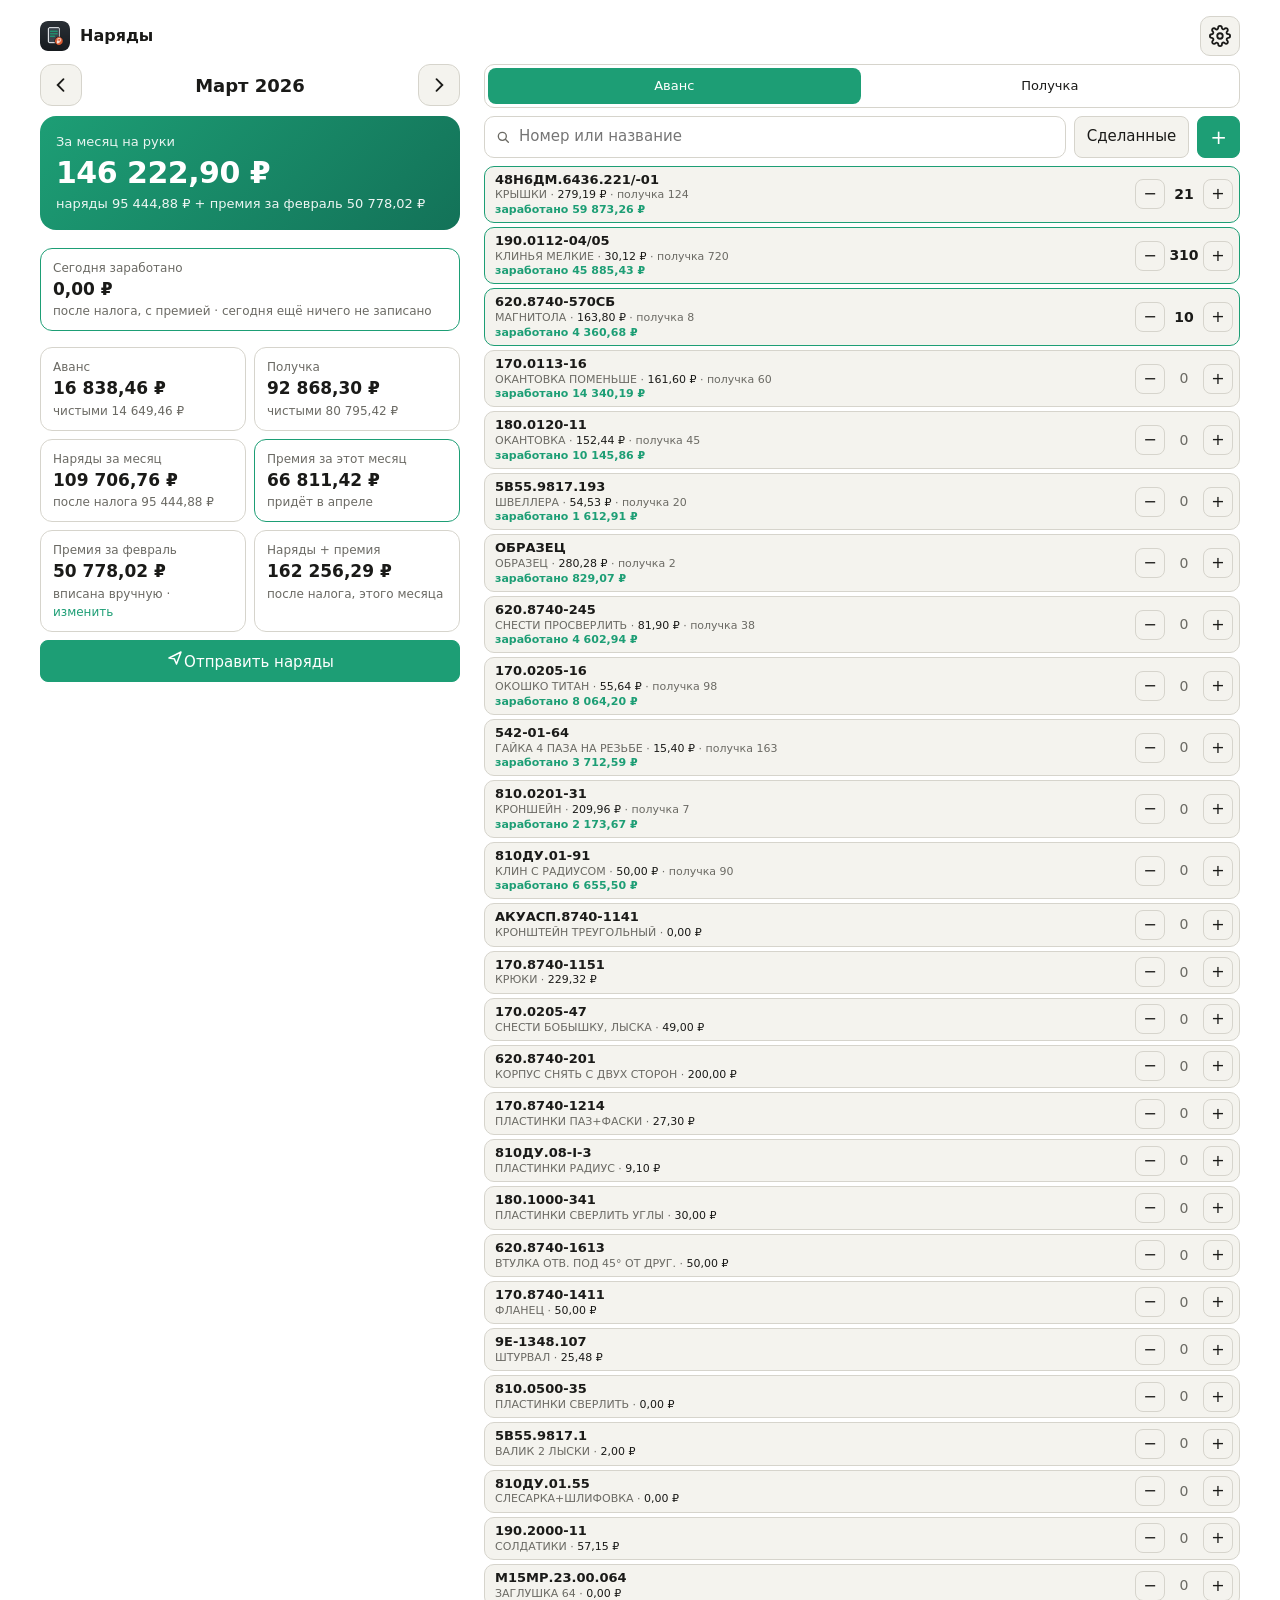
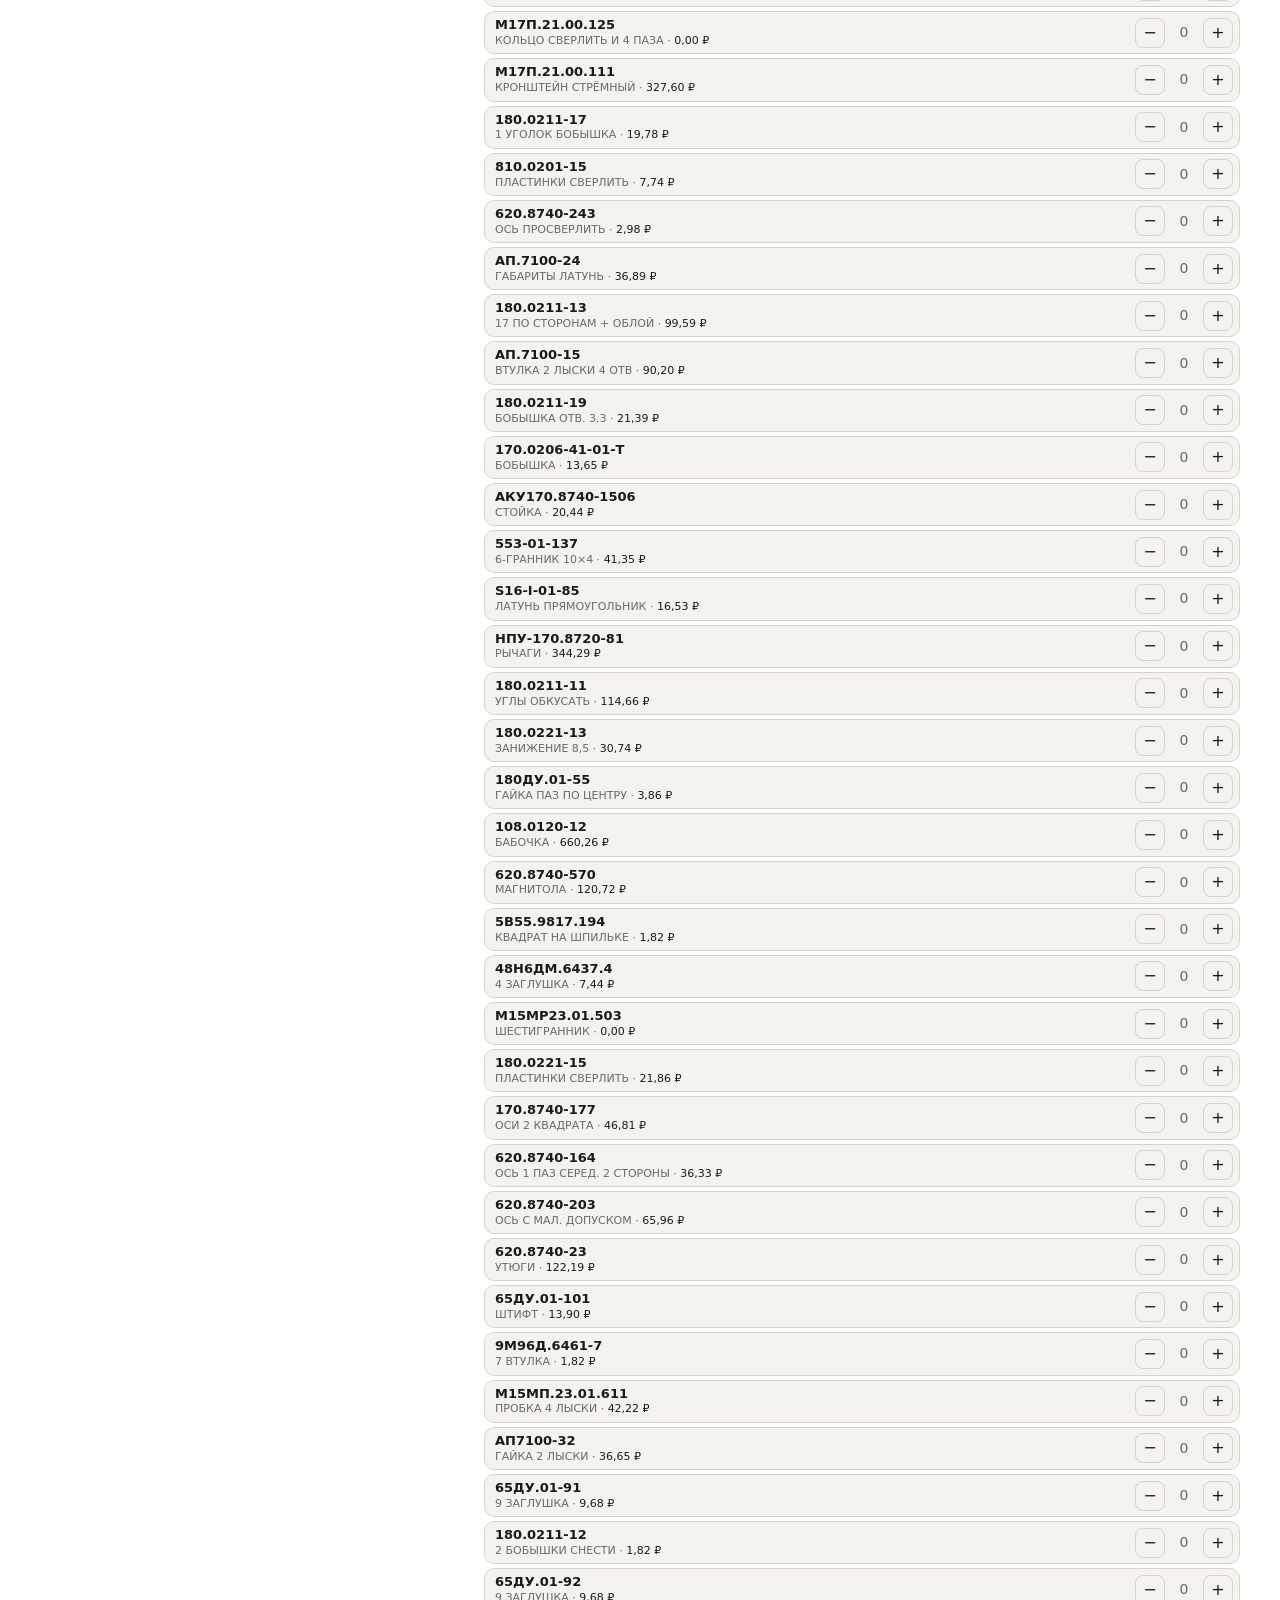
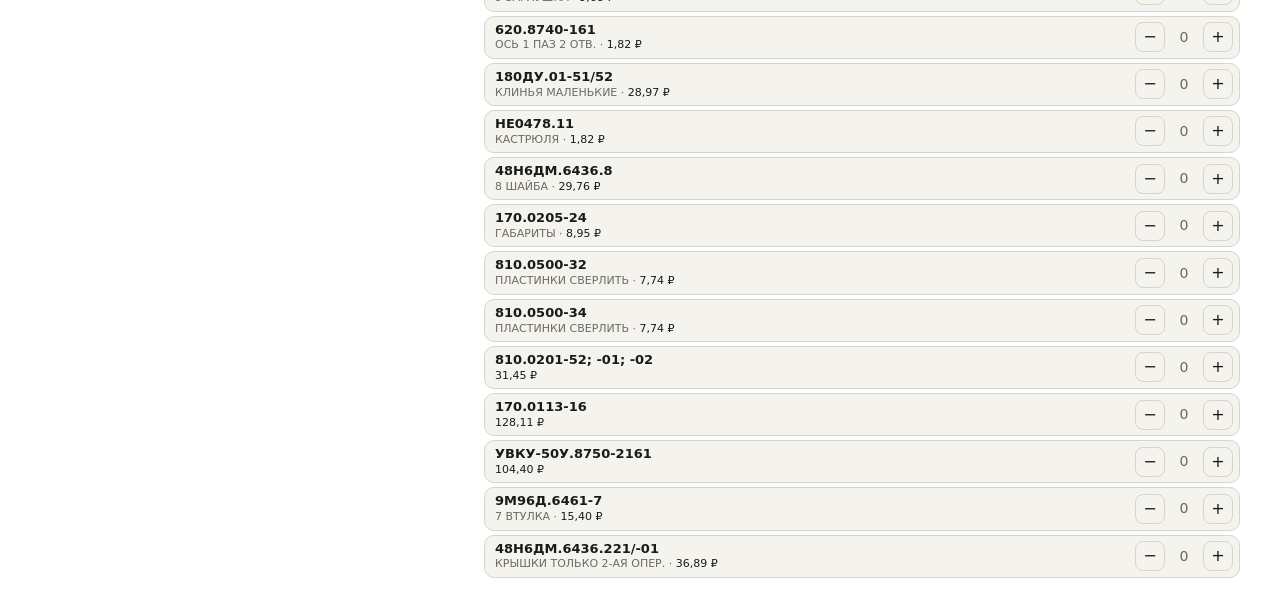
==== naryady/index.html @ 946477a6 "deploy: 4796e8bc14d1d1527008969918780fe2718f81c5" ====
<!doctype html>
<html lang="ru"><head><meta charset="utf-8">
<meta name="viewport" content="width=device-width, initial-scale=1, viewport-fit=cover">
<title>Наряды</title>
<link rel="manifest" href="manifest.webmanifest"><link rel="apple-touch-icon" href="icon-180.png"><link rel="icon" type="image/png" href="icon-192.png">
<meta name="apple-mobile-web-app-capable" content="yes"><meta name="mobile-web-app-capable" content="yes"><meta name="apple-mobile-web-app-status-bar-style" content="black"><meta name="apple-mobile-web-app-title" content="Наряды"><meta name="theme-color" content="#1C1C1A">
<style>
:root{--bg:#fff;--fg:#1a1a18;--mut:#6b6a64;--bd:#d6d4cc;--sf:#f4f3ee;box-sizing:border-box;padding-top:env(safe-area-inset-top,0px);padding-bottom:env(safe-area-inset-bottom,0px)}
@media(prefers-color-scheme:dark){:root:not([data-theme="light"]){--bg:#1c1c1a;--fg:#ecebe5;--mut:#a3a199;--bd:#3a3935;--sf:#262624}}
:root[data-theme="dark"]{--bg:#1c1c1a;--fg:#ecebe5;--mut:#a3a199;--bd:#3a3935;--sf:#262624}
html,body{margin:0;background:var(--bg);color:var(--fg);font:15px/1.5 system-ui,-apple-system,"Segoe UI",Roboto,sans-serif}
main{padding:12px;max-width:900px;margin:0 auto}
textarea{width:100%;box-sizing:border-box;height:170px;font:12px/1.4 ui-monospace,Menlo,Consolas,monospace;background:var(--sf);color:var(--fg);border:1px solid var(--bd);border-radius:8px;padding:8px;resize:vertical}
.row{display:flex;flex-wrap:wrap;gap:8px;margin:8px 0}
button,label.b{font:inherit;background:var(--sf);color:var(--fg);border:1px solid var(--bd);border-radius:8px;padding:8px 12px;cursor:pointer}
button.p{background:#1D9E75;color:#fff;border-color:#1D9E75}
canvas{display:block;width:100%;height:55vh;min-height:300px;background:var(--sf);border:1px solid var(--bd);border-radius:8px;touch-action:none}
input[type=range]{width:100%;margin:10px 0}
.s{font-size:13px;color:var(--mut)}
#er{font-size:13px;color:#D85A30}

section[hidden],[hidden]{display:none!important}
.tabs{display:flex;gap:6px;margin-bottom:8px;position:sticky;top:0;z-index:5;background:var(--bg);padding:4px 0}
.tb{flex:1}.tb.on,.tl button.on{background:#1D9E75;color:#fff;border-color:#1D9E75}
.tl{display:flex;gap:6px;overflow-x:auto;margin:6px 0;padding-bottom:2px}
.tl button,.tl select{flex:none;font:inherit;background:var(--sf);color:var(--fg);border:1px solid var(--bd);border-radius:8px;padding:6px 10px;white-space:nowrap}
.cw{position:relative}
.ov{position:absolute;top:6px;right:6px;display:flex;gap:4px}
.ov button{padding:4px 8px;font-size:12px}
#c2{display:block;width:100%;height:58vh;min-height:300px;background:var(--sf);border:1px solid var(--bd);border-radius:8px;touch-action:none}
input.n{width:58px;font:inherit;padding:6px;border:1px solid var(--bd);border-radius:6px;background:var(--sf);color:var(--fg)}
details.s{margin:6px 0}
button[data-i],label[data-i]{display:inline-flex;align-items:center;gap:6px}
.tb{justify-content:center}
svg.i{width:20px;height:20px;flex:none}
#tools button{flex:1 0 auto;min-width:56px;display:flex;flex-direction:column;align-items:center;gap:2px;font-size:11px;padding:6px 4px}
.sb{position:absolute;top:6px;right:6px;display:flex;flex-direction:column;gap:6px}
.sb button,.ov button{width:38px;height:38px;padding:0;justify-content:center;background:var(--bg);opacity:.93;display:flex;align-items:center}
.ov button{width:34px;height:34px}
.sb button.on{background:#1D9E75;color:#fff;border-color:#1D9E75}
details.s>summary{list-style:none;cursor:pointer;display:flex;align-items:center;gap:8px;padding:9px 12px;border:1px solid var(--bd);border-radius:10px;background:var(--sf);color:var(--fg);font-size:14px}
details.s>summary::-webkit-details-marker{display:none}
details.s>summary::after{content:"";margin-left:auto;width:7px;height:7px;border-right:2px solid var(--mut);border-bottom:2px solid var(--mut);transform:rotate(45deg);transition:transform .15s}
details.s[open]>summary::after{transform:rotate(-135deg)}
.pi{margin-top:8px;padding:10px;border:1px solid var(--bd);border-radius:12px;background:var(--sf);display:grid;gap:8px}
.pr{display:grid;grid-template-columns:96px 1fr 1fr;gap:8px;align-items:center}
.pr b{font-size:13px;font-weight:600;line-height:1.25;color:var(--fg)}
.pr small{display:block;font-weight:400;font-size:11px;color:var(--mut)}
.f{display:flex;align-items:center;gap:6px;height:40px;padding:0 10px;background:var(--bg);border:1px solid var(--bd);border-radius:10px}
.f:focus-within{border-color:#1D9E75}
.f span,.f em{font-size:12px;font-weight:600;color:var(--mut);font-style:normal}
.f input{flex:1;min-width:0;width:100%;border:0;outline:0;background:transparent;color:var(--fg);font:inherit;font-size:15px;text-align:right}
#nok{justify-content:center;height:42px}
.cd{margin:8px 0;padding:12px;border:1px solid var(--bd);border-radius:12px;background:var(--sf);display:grid;gap:12px}
.lb{font-size:12px;color:var(--mut);margin-bottom:5px}
.seg{display:flex;background:var(--bg);border:1px solid var(--bd);border-radius:10px;padding:3px;gap:3px}
.seg button{flex:1;display:flex;align-items:center;justify-content:center;gap:6px;border:0;background:transparent;border-radius:8px;padding:8px 4px;font:inherit;font-size:13px;color:var(--fg);cursor:pointer}
.seg button.on{background:#1D9E75;color:#fff}
.sw{display:flex;align-items:center;justify-content:space-between;gap:10px;font-size:14px;cursor:pointer}
.sw small{display:block;font-size:11px;color:var(--mut)}
.sw input{display:none}
.sw i{width:44px;height:26px;border-radius:13px;background:var(--bd);position:relative;transition:.15s;flex:none}
.sw i::after{content:"";position:absolute;top:3px;left:3px;width:20px;height:20px;border-radius:50%;background:#fff;transition:.15s}
.sw input:checked+i{background:#1D9E75}
.sw input:checked+i::after{left:21px}
.pg{display:grid;grid-template-columns:1fr 1fr;gap:8px}
#c3{display:block;width:100%;height:230px;min-height:0;background:var(--sf);border:1px solid var(--bd);border-radius:10px;margin:6px 0}
#out3{height:280px}
#chips button{flex:none;display:flex;align-items:center;gap:6px}
#rThr{display:grid;gap:12px}
#chips button.on{background:#1D9E75;color:#fff;border-color:#1D9E75}

.tabs .tb{flex-direction:column;gap:2px;font-size:11px;padding:6px 2px;line-height:1.2;min-width:0}
.wide{width:100%;justify-content:center;margin:8px 0}
.opc{display:flex;align-items:center;gap:10px;padding:10px;border:1px solid var(--bd);border-radius:12px;background:var(--sf);margin:8px 0}
.opc.bad{border-color:#D85A30}
.opn{width:24px;height:24px;border-radius:50%;background:#1D9E75;color:#fff;font-size:12px;font-weight:600;display:flex;align-items:center;justify-content:center;flex:none}
.opi{display:flex;color:var(--mut);flex:none}
.opt{flex:1;min-width:0;cursor:pointer}.opt b{display:block;font-size:14px;font-weight:600}.opt small{display:block;font-size:12px;color:var(--mut);white-space:nowrap;overflow:hidden;text-overflow:ellipsis}
.opc.bad .opt small{color:#D85A30;white-space:normal}
.ib{width:36px;height:36px;padding:0;display:inline-flex;align-items:center;justify-content:center;flex:none}
.ib.arm,button.arm{border-color:#D85A30;color:#D85A30}
.tg{display:grid;grid-template-columns:1fr 1fr;gap:8px;margin:8px 0}
.tg button{display:flex;flex-direction:column;align-items:flex-start;gap:4px;padding:12px;border-radius:12px;text-align:left}
.tg button b{font-size:14px;font-weight:600}.tg button small{font-size:11px;color:var(--mut);line-height:1.3}
.ch{display:flex;gap:6px;overflow-x:auto;padding-bottom:2px}
.ch button{flex:none;white-space:nowrap;padding:7px 10px}
.ch button.on{background:#1D9E75;color:#fff;border-color:#1D9E75}
.kv{display:grid;grid-template-columns:repeat(3,minmax(0,1fr));gap:8px}.kv div{background:var(--bg);border:1px solid var(--bd);border-radius:10px;padding:8px}.kv small{display:block;font-size:11px;color:var(--mut)}.kv b{font-size:15px;font-weight:600}
.h{font-size:15px;font-weight:600}
.badge{font-size:12px;font-weight:600;padding:2px 8px;border-radius:8px;background:var(--bg);border:1px solid var(--bd);flex:none}
.seg.wrap{flex-wrap:wrap}.seg.wrap button{flex:1 0 30%}
.danger{color:#D85A30}
.cd .lb{margin-top:2px}
#c3{height:240px}
#out3{height:200px}
#opEd .cd{margin:8px 0}
#c4{display:block;width:100%;height:52vh;min-height:300px;background:var(--sf);border:1px solid var(--bd);border-radius:8px;touch-action:none}
.mdc.on{border-color:#1D9E75}
#cadMode{margin-bottom:6px}
label.p{background:#1D9E75;color:#fff;border-color:#1D9E75}
.f.err{border-color:#D85A30;box-shadow:0 0 0 1px #D85A30}
.f select{flex:1;min-width:0;border:0;outline:0;background:transparent;color:var(--fg);font:inherit;font-size:15px;text-align:right;direction:rtl}
.f select option{direction:ltr;background:var(--bg)}
#axr .f{height:34px;flex:none;width:150px}
.wide{box-sizing:border-box}
#mdEdge .sw,#mdEdge .pg{margin-top:8px}
.ck{display:inline-flex;align-items:center;gap:6px;font-size:13px;white-space:nowrap;padding:0 4px}
#chr .f{height:34px;flex:none;width:150px}
#st{white-space:pre-line}
.f span{flex:0 1 auto;min-width:0;overflow:hidden;text-overflow:ellipsis;white-space:nowrap}
.f input{min-width:52px}
#stepR button:not(.ib){flex:1;justify-content:center}
#stepR button{touch-action:manipulation;user-select:none;-webkit-user-select:none}

/* ПК: широкий экран и мышь — боковое меню, холсты на всю высоту, панели сбоку */
@media (min-width:1100px) and (hover:hover) and (pointer:fine){
main{max-width:none;display:grid;grid-template-columns:190px minmax(0,1fr);column-gap:20px;align-items:start;padding:16px 20px}
.tabs{grid-column:1;grid-row:1;flex-direction:column;gap:4px;top:16px;margin:0;padding:0}
.tabs .tb{flex:none;flex-direction:row;justify-content:flex-start;gap:10px;font-size:14px;padding:10px 12px;background:transparent;border-color:transparent}
.tabs .tb:hover{background:var(--sf)}
.tabs .tb.on{background:#1D9E75;border-color:#1D9E75}
main>section{grid-column:2;grid-row:1;min-width:0}
button:not(.p):not(.on):hover,label.b:hover{border-color:var(--mut)}
::-webkit-scrollbar{width:10px;height:10px}::-webkit-scrollbar-thumb{background:var(--bd);border-radius:5px}::-webkit-scrollbar-track{background:transparent}

#t1:not([hidden]){display:grid;grid-template-columns:minmax(320px,420px) minmax(0,1fr);grid-template-rows:minmax(120px,1fr) repeat(7,auto) auto auto;column-gap:20px;height:calc(100vh - 32px)}
#t1>*{grid-column:1}
#src{grid-row:1;height:100%!important;resize:none}
#t1>.cw{grid-column:2;grid-row:1/9}
#t1>.cw canvas{height:100%;min-height:0}
#t1>#sl{grid-column:2;grid-row:9;margin:10px 0 6px}
#t1>#stepR{grid-column:2;grid-row:10}
#stepR button:not(.ib){flex:0 1 200px}

#cadMode{max-width:420px}
#m2d:not([hidden]),#m3d:not([hidden]){display:grid;grid-template-columns:minmax(0,1fr) 360px;grid-template-rows:auto auto auto repeat(10,auto) 1fr;column-gap:20px;align-items:start;height:calc(100vh - 82px)}
#m2d>*,#m3d>*{grid-column:2}
#tools{grid-column:1/-1;grid-row:1}#axr{grid-column:1/-1;grid-row:2}#chr{grid-column:1/-1;grid-row:3}
#h2{grid-row:4}#i2{grid-row:5}#edp{grid-row:6}#m2d>details:not(#ioD){grid-row:7}#ioD{grid-row:8}
#tools button{flex:0 0 auto;min-width:78px}
#m2d>.cw,#m3d>.cw{grid-column:1;grid-row:4/-1;align-self:stretch}
#m3d>.cw{grid-row:1/-1}
#c2,#c4{height:100%;min-height:0}
#m2d>.s,#m2d>details{margin:0 0 8px}
#m2d>.cd,#m3d>.cd{margin:0 0 10px}

#opView:not([hidden]){display:grid;grid-template-columns:minmax(0,1fr) minmax(0,1fr);grid-template-rows:repeat(10,auto) 1fr;column-gap:20px;align-items:start}
#opView>*{grid-column:1}
#sumCard{grid-column:2;grid-row:1/-1;position:sticky;top:16px;margin:0}
#out3{height:calc(100vh - 230px)}
#opEd{max-width:980px}
#c3{height:340px}

#t4:not([hidden]){display:grid;grid-template-columns:minmax(0,1fr) minmax(0,1fr);grid-template-rows:auto auto auto 1fr;column-gap:20px;align-items:start}
#t4>.cd{grid-column:1;margin:0 0 12px}
#t4>.cd:nth-child(2){grid-column:2;grid-row:1/-1}

#t5>.cd{max-width:720px}
#lbList{display:grid;grid-template-columns:repeat(auto-fill,minmax(420px,1fr));column-gap:12px}
#lbList>:not(.opc){grid-column:1/-1}
}
#topbar{display:flex;align-items:center;gap:10px;margin:0 0 6px}
#hb{width:40px;height:40px;padding:0;display:inline-flex;align-items:center;justify-content:center;border-radius:10px;flex:none}
#hb svg,.dw svg{width:22px;height:22px}
#topTtl{font-size:16px;font-weight:600;flex:1;min-width:0;white-space:nowrap;overflow:hidden;text-overflow:ellipsis}
#dwBg{position:fixed;inset:0;background:rgba(0,0,0,.45);z-index:40;opacity:0;pointer-events:none;transition:opacity .2s}
#dwBg.on{opacity:1;pointer-events:auto}
#dw{position:fixed;top:0;bottom:0;left:0;width:min(300px,82vw);background:var(--bg);border-right:1px solid var(--bd);z-index:41;transform:translateX(-102%);transition:transform .22s ease;display:flex;flex-direction:column;padding:calc(16px + env(safe-area-inset-top,0px)) 12px calc(16px + env(safe-area-inset-bottom,0px));box-sizing:border-box;box-shadow:4px 0 24px rgba(0,0,0,.25)}
#dw.on{transform:none}
#dw .dh{display:flex;align-items:center;gap:10px;padding:4px 6px 16px;font-weight:600;font-size:16px}
#dw .dh img{width:36px;height:36px;border-radius:9px}
#dw .dw{display:flex;align-items:center;gap:12px;width:100%;text-align:left;padding:12px;border-radius:12px;border:1px solid transparent;background:transparent;font-size:15px;margin:2px 0}
#dw .dw small{display:block;font-size:12px;color:var(--mut)}
#dw .dw.on{background:#1D9E75;color:#fff;border-color:#1D9E75}
#dw .dw.on small{color:rgba(255,255,255,.85)}
#dw .dsub{display:flex;flex-direction:column;margin:0 0 6px 44px}
#dw .dsub button{text-align:left;background:transparent;border:0;padding:7px 8px;border-radius:8px;font-size:14px;color:var(--mut)}
#dw .dsub button.on{color:var(--fg);font-weight:600}
body.nar main>section:not(#t6),body.nar nav.tabs{display:none!important}
#t6 .mrow{display:flex;align-items:center;gap:8px}
#t6 .mrow b{flex:1;text-align:center;font-size:18px;font-weight:600}
#t6 .mrow button{width:42px;height:42px;padding:0;display:inline-flex;align-items:center;justify-content:center;border-radius:12px}
.nhero{background:linear-gradient(135deg,#1D9E75,#137258);color:#fff;border-radius:16px;padding:16px;margin:10px 0;display:grid;gap:4px}
.nhero small{font-size:13px;opacity:.9}
.nhero .big{font-size:30px;font-weight:700;letter-spacing:-.5px;line-height:1.15}
.nhero .sub{font-size:13px;opacity:.92}
.ngr{display:grid;grid-template-columns:repeat(2,minmax(0,1fr));gap:8px}
.ngr>div{background:var(--bg);border:1px solid var(--bd);border-radius:12px;padding:10px 12px;min-width:0}
.ngr small{display:block;font-size:12px;color:var(--mut)}
.ngr b{display:block;font-size:17px;font-weight:600;white-space:nowrap;overflow:hidden;text-overflow:ellipsis}
.ngr i{display:block;font-style:normal;font-size:12px;color:var(--mut)}
.ngr .acc{border-color:#1D9E75}
.ngr .wide{grid-column:1/-1}
.ngr button.lnk{border:0;background:transparent;padding:0;color:#1D9E75;font-size:12px;cursor:pointer}
.nl{display:grid;grid-template-columns:minmax(0,1fr);gap:4px;margin:8px 0}
.nr{display:flex;align-items:center;gap:8px;padding:5px 6px 5px 10px;border:1px solid var(--bd);border-radius:10px;background:var(--sf);cursor:pointer;min-width:0;box-sizing:border-box}
.nr.has{border-color:#1D9E75}
.nr .t{flex:1;min-width:0}
.nr .t b{display:block;font-size:13px;line-height:1.3;font-weight:600;white-space:nowrap;overflow:hidden;text-overflow:ellipsis}
.nr .t small{display:block;font-size:11px;line-height:1.3;color:var(--mut);white-space:nowrap;overflow:hidden;text-overflow:ellipsis}
.nr .t em{font-style:normal;color:var(--fg)}
.nq{display:flex;align-items:center;gap:2px;flex:none}
.nq button{width:30px;height:30px;padding:0;border-radius:8px;font-size:16px;line-height:1;display:inline-flex;align-items:center;justify-content:center}
.nq span{min-width:34px;text-align:center;font-weight:700;font-size:14px}
.nq span.z{color:var(--mut);font-weight:400}
#nSheetBg{position:fixed;inset:0;background:rgba(0,0,0,.45);z-index:50}
#nSheet{position:fixed;left:0;right:0;bottom:0;z-index:51;background:var(--bg);border-radius:18px 18px 0 0;border-top:1px solid var(--bd);max-height:88vh;overflow:auto;padding:14px 14px calc(16px + env(safe-area-inset-bottom,0px));box-sizing:border-box;display:grid;gap:12px;max-width:640px;margin:0 auto}
#nSheet .grab{width:40px;height:4px;border-radius:2px;background:var(--bd);margin:0 auto}
#nSheet .hd{display:flex;align-items:flex-start;gap:10px}
#nSheet .hd div{flex:1;min-width:0}
#nSheet .hd b{display:block;font-size:17px;font-weight:600;word-break:break-word}
#nSheet .hd small{display:block;color:var(--mut);font-size:13px}
.nbat{display:flex;flex-wrap:wrap;gap:6px}
.nbat span{display:inline-flex;align-items:center;gap:4px;background:var(--sf);border:1px solid var(--bd);border-radius:16px;padding:4px 4px 4px 10px;font-size:14px}
.nbat span button{width:22px;height:22px;padding:0;border-radius:11px;border:0;background:transparent;color:var(--mut);font-size:14px}
.nadd{display:flex;gap:8px}
.nadd .f{flex:1}
.nadd .f input{font-size:18px}
.nbk{border:1px solid var(--bd);border-radius:12px;padding:10px 12px;display:grid;gap:8px}
.nbk .tt{display:flex;justify-content:space-between;align-items:baseline;font-size:14px}
.nbk .tt b{font-weight:600}
.nbk.cur{border-color:#1D9E75}
#t6 .f input{text-align:right}
#t6 .srch input,#nSheet .txt input{text-align:left}
@media (min-width:1100px) and (hover:hover) and (pointer:fine){
#topbar{grid-column:1;grid-row:1;margin:0 0 8px}
main>.tabs{grid-row:2}
main>section{grid-row:1/span 3}
body.nar main{display:block;max-width:1200px;margin:0 auto}
#t6:not([hidden]){display:grid;grid-template-columns:420px minmax(0,1fr);column-gap:24px;align-items:start}
#t6 .nleft{position:sticky;top:16px}
}
.nr .t em.ms{color:#D85A30;font-weight:600}
.nr .clip{font-size:11px}
.ndr{display:flex;flex-wrap:wrap;gap:8px}
.ndr .th{width:76px;height:76px;padding:0;border-radius:10px;overflow:hidden;border:1px solid var(--bd);background:var(--sf);display:flex;flex-direction:column;align-items:center;justify-content:center;cursor:pointer;flex:none}
.ndr .th img{width:100%;height:100%;object-fit:cover;display:block}
.ndr .th.add span{font-size:26px;line-height:1;color:#1D9E75}
.ndr .th.add small{font-size:11px;color:var(--mut)}
#nView{position:fixed;inset:0;z-index:60;background:#000;display:flex;align-items:center;justify-content:center;overflow:hidden;touch-action:none}
#nView img{max-width:100%;max-height:100%;transform-origin:center center;touch-action:none;user-select:none;-webkit-user-select:none}
#nView .vb{position:absolute;left:0;right:0;bottom:0;display:flex;align-items:center;gap:8px;padding:10px 12px calc(10px + env(safe-area-inset-bottom,0px));background:linear-gradient(transparent,rgba(0,0,0,.8))}
#nView .vb span{flex:1;color:#fff;font-weight:600;font-size:14px;min-width:0;overflow:hidden;text-overflow:ellipsis;white-space:nowrap}
#nView .vl{position:absolute;color:#ccc;font-size:14px}
.nbat span.ms{border-color:#D85A30;color:#D85A30}
.nbat .tg{width:auto;height:auto;border:0;background:transparent;padding:0;font:inherit;font-size:14px;color:inherit;white-space:nowrap;cursor:pointer}
#nSetBox{margin:0;min-width:0;grid-template-columns:minmax(0,1fr)}
#nSetBox .pg{display:grid;grid-template-columns:minmax(0,1fr);gap:8px}
#nSheet .pg{display:grid;grid-template-columns:repeat(2,minmax(0,1fr));gap:8px}
#nSheet,#nSheet .cd{min-width:0}
#nSheet{overflow-x:hidden}
#t6 .f,#nSheet .f{min-width:0}
#t6 .f input,#nSheet .f input{min-width:40px}
.nrs{display:flex;align-items:center;gap:10px;padding:8px 10px;border:1px solid var(--bd);border-radius:10px;background:var(--bg)}
.nrs span{flex:1;font-size:14px}
.nrs b{font-weight:600;color:#1D9E75}
.nrs button{padding:4px 10px;font-size:13px}
#nRaises{display:grid;gap:6px}
.nr .t small.earn{color:#1D9E75;font-weight:600}
#nSheet .hd small.earn{color:#1D9E75;font-weight:600}
body.nar main{display:block;max-width:900px;margin:0 auto}
#topbar img{width:30px;height:30px;border-radius:8px}
#iosHint{position:fixed;left:12px;right:12px;bottom:calc(12px + env(safe-area-inset-bottom));z-index:99;background:#1D9E75;color:#fff;border-radius:14px;padding:12px 40px 12px 14px;font:14px/1.4 system-ui,sans-serif;box-shadow:0 6px 24px rgba(0,0,0,.35)}
#iosHint button{position:absolute;right:6px;top:6px;width:30px;height:30px;border:0;background:transparent;color:#fff;font-size:18px;padding:0}
@media (min-width:1100px) and (hover:hover) and (pointer:fine){body.nar main{max-width:1200px;padding:16px 20px}}
</style></head>
<body class="nar"><main>
<div id="topbar"><img src="[data-uri]" alt=""><span id="topTtl">Наряды</span><button id="nGear" class="ib" aria-label="Настройки" title="Настройки" style="width:40px;height:40px;border-radius:10px"><svg width="22" height="22" viewBox="0 0 24 24" fill="none" stroke="currentColor" stroke-width="2" stroke-linecap="round" stroke-linejoin="round"><circle cx="12" cy="12" r="3"/><path d="M19.4 15a1.7 1.7 0 0 0 .3 1.8l.1.1a2 2 0 1 1-2.8 2.8l-.1-.1a1.7 1.7 0 0 0-1.8-.3 1.7 1.7 0 0 0-1 1.5V21a2 2 0 1 1-4 0v-.1a1.7 1.7 0 0 0-1.1-1.5 1.7 1.7 0 0 0-1.8.3l-.1.1a2 2 0 1 1-2.8-2.8l.1-.1a1.7 1.7 0 0 0 .3-1.8 1.7 1.7 0 0 0-1.5-1H3a2 2 0 1 1 0-4h.1a1.7 1.7 0 0 0 1.5-1.1 1.7 1.7 0 0 0-.3-1.8l-.1-.1a2 2 0 1 1 2.8-2.8l.1.1a1.7 1.7 0 0 0 1.8.3H9a1.7 1.7 0 0 0 1-1.5V3a2 2 0 1 1 4 0v.1a1.7 1.7 0 0 0 1 1.5 1.7 1.7 0 0 0 1.8-.3l.1-.1a2 2 0 1 1 2.8 2.8l-.1.1a1.7 1.7 0 0 0-.3 1.8V9a1.7 1.7 0 0 0 1.5 1H21a2 2 0 1 1 0 4h-.1a1.7 1.7 0 0 0-1.5 1z"/></svg></button></div>
<section id="t6" hidden>
<div class="nleft">
<div class="mrow"><button id="nPrev" aria-label="Предыдущий месяц"><svg width="20" height="20" viewBox="0 0 24 24" fill="none" stroke="currentColor" stroke-width="2.2" stroke-linecap="round"><path d="M15 5l-7 7 7 7"/></svg></button><b id="nMon"></b><button id="nNext" aria-label="Следующий месяц"><svg width="20" height="20" viewBox="0 0 24 24" fill="none" stroke="currentColor" stroke-width="2.2" stroke-linecap="round"><path d="M9 5l7 7-7 7"/></svg></button></div>
<div class="nhero"><small>За месяц на руки</small><div class="big" id="nTot"></div><div class="sub" id="nTotSub"></div></div>
<div class="ngr" id="nGr"></div>
<button class="p wide" id="nSend"><svg width="18" height="18" viewBox="0 0 24 24" fill="none" stroke="currentColor" stroke-width="2" stroke-linecap="round" stroke-linejoin="round"><path d="M4 12l16-8-6 16-3-7z"/></svg>Отправить наряды</button>
<div id="nSetHold" hidden><div class="cd" id="nSetBox">
<div class="pg"><label class="f"><span>Коэффициент</span><input id="nCoef" inputmode="decimal"></label><label class="f"><span>Налог, %</span><input id="nTax" inputmode="decimal"></label><label class="f"><span>Премия, %</span><input id="nPrem" inputmode="decimal"></label><label class="f"><span>Многост. сумма ×</span><input id="nMsK" inputmode="decimal"></label><label class="f"><span>Многост. премия, %</span><input id="nPremMs" inputmode="decimal"></label></div>
<div class="s">Конечная цена = цена × коэффициент (если не задана своя). Премия — процент от нарядов после налога (по многостаночке свой процент), выплачивается в следующем месяце. Копия сохраняется вместе с чертежами.</div>
<div class="lb" style="margin:6px 0 0">Повышение расценок</div><div id="nRaises"></div><div class="row" style="margin:0"><label class="f" style="flex:1"><span>Поднять на, %</span><input id="nRpct" inputmode="decimal" placeholder="0"></label><button class="p" id="nRadd">Добавить</button></div><div class="s" id="nRhint"></div>
<div class="row" style="margin:0"><button id="nExp">Сохранить копию</button><label class="b">Загрузить копию<input type="file" id="nImp" accept=".json,application/json,text/plain" hidden></label></div><div class="s" id="nMsg"></div>
<div class="lb" style="margin:6px 0 0">О программе</div><div class="s" id="upVer"></div><div class="row" style="margin:0"><button id="upChk">Проверить обновления</button><button class="p" id="upGet" hidden>Обновить</button></div><div class="s" id="upMsg"></div>
</div></div>
</div>
<div class="nright">
<div class="seg" id="nHalf"><button data-h="a">Аванс</button><button data-h="p">Получка</button></div>
<div class="row" style="margin:8px 0 0"><label class="f srch" style="flex:1"><svg width="16" height="16" viewBox="0 0 24 24" fill="none" stroke="currentColor" stroke-width="2" stroke-linecap="round" style="color:var(--mut);flex:none"><circle cx="11" cy="11" r="6"/><path d="M20 20l-4.5-4.5"/></svg><input id="nQ" placeholder="Номер или название"></label><button id="nOnly">Сделанные</button><button class="p" id="nNew" aria-label="Новая деталь" title="Новая деталь" style="padding:0 12px;font-size:20px;line-height:1">+</button></div>
<div class="nl" id="nList"></div>

</div>
</section>

</main>
<script>var $=function(i){return document.getElementById(i)};
var ST={get:function(k,d){try{var v=localStorage.getItem(k);return v===null?d:JSON.parse(v)}catch(e){return d}},set:function(k,v){try{localStorage.setItem(k,JSON.stringify(v))}catch(e){}}};
var IOS=/iPhone|iPad|iPod/.test(navigator.userAgent)||(navigator.platform==='MacIntel'&&navigator.maxTouchPoints>1);
function saveFile(nm,ext,t,cb){cb=cb||function(){};
if(window.Android&&window.Android.saveFile){cb(window.Android.saveFile(nm+'.'+ext,t));return}
var f=null;try{f=new File([t],nm+'.'+ext,{type:'application/json'})}catch(e){}
if(IOS&&f&&navigator.canShare&&navigator.canShare({files:[f]})){navigator.share({files:[f]}).then(function(){cb('Готово: '+nm+'.'+ext)}).catch(function(e){cb(e&&e.name==='AbortError'?'Отменено':'Не удалось сохранить')});return}
var a=document.createElement('a');a.href=URL.createObjectURL(new Blob([t],{type:'application/json'}));a.download=nm+'.'+ext;document.body.appendChild(a);a.click();a.remove();cb('Сохранено: '+nm+'.'+ext)}

(function(){
var $=function(i){return document.getElementById(i)};
var MN=['Январь','Февраль','Март','Апрель','Май','Июнь','Июль','Август','Сентябрь','Октябрь','Ноябрь','Декабрь'];
var MNp=['январе','феврале','марте','апреле','мае','июне','июле','августе','сентябре','октябре','ноябре','декабре'];
var MNr=['января','февраля','марта','апреля','мая','июня','июля','августа','сентября','октября','ноября','декабря'];
function monr(k){return MNr[+k.slice(5)-1]+' '+k.slice(0,4)}
var MNg=['январь','февраль','март','апрель','май','июнь','июль','август','сентябрь','октябрь','ноябрь','декабрь'];
var SEED={"v":1,"coef":1.82,"tax":13,"prem":70,"parts":[{"id":"p1","dw":"48Н6ДМ.6436.221/-01","nm":"КРЫШКИ","b":153.4,"fx":null},{"id":"p2","dw":"190.0112-04/05","nm":"КЛИНЬЯ МЕЛКИЕ","b":16.55,"fx":null},{"id":"p3","dw":"170.0113-16","nm":"ОКАНТОВКА ПОМЕНЬШЕ","b":88.79,"fx":null},{"id":"p4","dw":"180.0120-11","nm":"ОКАНТОВКА","b":83.76,"fx":null},{"id":"p5","dw":"5В55.9817.193","nm":"ШВЕЛЛЕРА","b":29.96,"fx":null},{"id":"p6","dw":"ОБРАЗЕЦ","nm":"ОБРАЗЕЦ","b":154.0,"fx":null},{"id":"p7","dw":"620.8740-245","nm":"СНЕСТИ ПРОСВЕРЛИТЬ","b":45.0,"fx":null},{"id":"p8","dw":"170.0205-16","nm":"ОКОШКО ТИТАН","b":30.57,"fx":null},{"id":"p9","dw":"542-01-64","nm":"ГАЙКА 4 ПАЗА НА РЕЗЬБЕ","b":null,"fx":15.4},{"id":"p10","dw":"620.8740-570СБ","nm":"МАГНИТОЛА","b":90.0,"fx":null},{"id":"p11","dw":"810.0201-31","nm":"КРОНШЕЙН","b":115.36,"fx":null},{"id":"p12","dw":"810ДУ.01-91","nm":"КЛИН С РАДИУСОМ","b":null,"fx":50.0},{"id":"p13","dw":"АКУАСП.8740-1141","nm":"КРОНШТЕЙН ТРЕУГОЛЬНЫЙ","b":null,"fx":null},{"id":"p14","dw":"170.8740-1151","nm":"КРЮКИ","b":126.0,"fx":null},{"id":"p15","dw":"170.0205-47","nm":"СНЕСТИ БОБЫШКУ, ЛЫСКА","b":30.0,"fx":49.0},{"id":"p16","dw":"620.8740-201","nm":"КОРПУС СНЯТЬ С ДВУХ СТОРОН","b":null,"fx":200.0},{"id":"p17","dw":"170.8740-1214","nm":"ПЛАСТИНКИ ПАЗ+ФАСКИ","b":15.0,"fx":null},{"id":"p18","dw":"810ДУ.08-I-3","nm":"ПЛАСТИНКИ РАДИУС","b":5.0,"fx":null},{"id":"p19","dw":"180.1000-341","nm":"ПЛАСТИНКИ СВЕРЛИТЬ УГЛЫ","b":15.0,"fx":30.0},{"id":"p20","dw":"620.8740-1613","nm":"ВТУЛКА ОТВ. ПОД 45° ОТ ДРУГ.","b":null,"fx":50.0},{"id":"p21","dw":"170.8740-1411","nm":"ФЛАНЕЦ","b":null,"fx":50.0},{"id":"p22","dw":"9Е-1348.107","nm":"ШТУРВАЛ","b":14.0,"fx":null},{"id":"p23","dw":"810.0500-35","nm":"ПЛАСТИНКИ СВЕРЛИТЬ","b":null,"fx":null},{"id":"p24","dw":"5В55.9817.1","nm":"ВАЛИК 2 ЛЫСКИ","b":1.1,"fx":null},{"id":"p25","dw":"810ДУ.01.55","nm":"СЛЕСАРКА+ШЛИФОВКА","b":null,"fx":null},{"id":"p26","dw":"190.2000-11","nm":"СОЛДАТИКИ","b":31.4,"fx":null},{"id":"p27","dw":"М15МР.23.00.064","nm":"ЗАГЛУШКА 64","b":null,"fx":null},{"id":"p28","dw":"М17П.21.00.125","nm":"КОЛЬЦО СВЕРЛИТЬ И 4 ПАЗА","b":null,"fx":null},{"id":"p29","dw":"М17П.21.00.111","nm":"КРОНШТЕЙН СТРЁМНЫЙ","b":180.0,"fx":null},{"id":"p30","dw":"180.0211-17","nm":"1 УГОЛОК БОБЫШКА","b":10.87,"fx":null},{"id":"p31","dw":"810.0201-15","nm":"ПЛАСТИНКИ СВЕРЛИТЬ","b":4.25,"fx":null},{"id":"p32","dw":"620.8740-243","nm":"ОСЬ ПРОСВЕРЛИТЬ","b":1.64,"fx":null},{"id":"p33","dw":"АП.7100-24","nm":"ГАБАРИТЫ ЛАТУНЬ","b":20.27,"fx":null},{"id":"p34","dw":"180.0211-13","nm":"17 ПО СТОРОНАМ + ОБЛОЙ","b":54.72,"fx":null},{"id":"p35","dw":"АП.7100-15","nm":"ВТУЛКА 2 ЛЫСКИ 4 ОТВ","b":49.56,"fx":null},{"id":"p36","dw":"180.0211-19","nm":"БОБЫШКА ОТВ. 3.3","b":11.75,"fx":null},{"id":"p37","dw":"170.0206-41-01-Т","nm":"БОБЫШКА","b":7.5,"fx":null},{"id":"p38","dw":"АКУ170.8740-1506","nm":"СТОЙКА","b":11.23,"fx":null},{"id":"p39","dw":"553-01-137","nm":"6-ГРАННИК 10×4","b":22.72,"fx":null},{"id":"p40","dw":"S16-I-01-85","nm":"ЛАТУНЬ ПРЯМОУГОЛЬНИК","b":9.08,"fx":null},{"id":"p41","dw":"НПУ-170.8720-81","nm":"РЫЧАГИ","b":189.17,"fx":null},{"id":"p42","dw":"180.0211-11","nm":"УГЛЫ ОБКУСАТЬ","b":63.0,"fx":null},{"id":"p43","dw":"180.0221-13","nm":"ЗАНИЖЕНИЕ 8,5","b":16.89,"fx":null},{"id":"p44","dw":"180ДУ.01-55","nm":"ГАЙКА ПАЗ ПО ЦЕНТРУ","b":2.12,"fx":null},{"id":"p45","dw":"108.0120-12","nm":"БАБОЧКА","b":362.78,"fx":null},{"id":"p46","dw":"620.8740-570","nm":"МАГНИТОЛА","b":66.33,"fx":null},{"id":"p47","dw":"5В55.9817.194","nm":"КВАДРАТ НА ШПИЛЬКЕ","b":1.0,"fx":null},{"id":"p48","dw":"48Н6ДМ.6437.4","nm":"4 ЗАГЛУШКА","b":4.09,"fx":null},{"id":"p49","dw":"M15MP23.01.503","nm":"ШЕСТИГРАННИК","b":null,"fx":null},{"id":"p50","dw":"180.0221-15","nm":"ПЛАСТИНКИ СВЕРЛИТЬ","b":12.01,"fx":null},{"id":"p51","dw":"170.8740-177","nm":"ОСИ 2 КВАДРАТА","b":25.72,"fx":null},{"id":"p52","dw":"620.8740-164","nm":"ОСЬ 1 ПАЗ СЕРЕД. 2 СТОРОНЫ","b":19.96,"fx":null},{"id":"p53","dw":"620.8740-203","nm":"ОСЬ С МАЛ. ДОПУСКОМ","b":36.24,"fx":null},{"id":"p54","dw":"620.8740-23","nm":"УТЮГИ","b":67.14,"fx":null},{"id":"p55","dw":"65ДУ.01-101","nm":"ШТИФТ","b":7.64,"fx":null},{"id":"p56","dw":"9М96Д.6461-7","nm":"7 ВТУЛКА","b":1.0,"fx":null},{"id":"p57","dw":"М15МП.23.01.611","nm":"ПРОБКА 4 ЛЫСКИ","b":23.2,"fx":null},{"id":"p58","dw":"АП7100-32","nm":"ГАЙКА 2 ЛЫСКИ","b":20.14,"fx":null},{"id":"p59","dw":"65ДУ.01-91","nm":"9 ЗАГЛУШКА","b":5.32,"fx":null},{"id":"p60","dw":"180.0211-12","nm":"2 БОБЫШКИ СНЕСТИ","b":1.0,"fx":null},{"id":"p61","dw":"65ДУ.01-92","nm":"9 ЗАГЛУШКА","b":5.32,"fx":null},{"id":"p62","dw":"620.8740-161","nm":"ОСЬ 1 ПАЗ 2 ОТВ.","b":1.0,"fx":null},{"id":"p63","dw":"180ДУ.01-51/52","nm":"КЛИНЬЯ МАЛЕНЬКИЕ","b":15.92,"fx":null},{"id":"p64","dw":"НЕ0478.11","nm":"КАСТРЮЛЯ","b":1.0,"fx":null},{"id":"p65","dw":"48Н6ДМ.6436.8","nm":"8 ШАЙБА","b":16.35,"fx":null},{"id":"p66","dw":"170.0205-24","nm":"ГАБАРИТЫ","b":4.92,"fx":null},{"id":"p67","dw":"810.0500-32","nm":"ПЛАСТИНКИ СВЕРЛИТЬ","b":4.25,"fx":null},{"id":"p68","dw":"810.0500-34","nm":"ПЛАСТИНКИ СВЕРЛИТЬ","b":4.25,"fx":null},{"id":"p69","dw":"810.0201-52; -01; -02","nm":"","b":17.28,"fx":null},{"id":"p70","dw":"170.0113-16","nm":"","b":70.39,"fx":null},{"id":"p71","dw":"УВКУ-50У.8750-2161","nm":"","b":57.36,"fx":null},{"id":"p72","dw":"9М96Д.6461-7","nm":"7 ВТУЛКА","b":8.46,"fx":null},{"id":"p73","dw":"48Н6ДМ.6436.221/-01","nm":"КРЫШКИ ТОЛЬКО 2-АЯ ОПЕР.","b":20.27,"fx":null}],"m":{"2026-03":{"a":{"p1":[21],"p2":[160,150],"p10":[10]},"p":{"p1":[14,10,15,24,8,18,15,20],"p2":[150,85,80,80,150,175],"p3":[60],"p4":[45],"p5":[20],"p6":[2],"p7":[38],"p8":[63,35],"p9":[163],"p10":[8],"p11":[7],"p12":[90]},"ppo":50778.01867}}};
var D=ST.get('nar',null);if(!D||!D.parts){D=JSON.parse(JSON.stringify(SEED));ST.set('nar',D)}if(!D.m)D.m={};if(D.premMs===undefined)D.premMs=90;if(D.msK===undefined)D.msK=0.8;
var pad=function(n){return (n<10?'0':'')+n},now=new Date(),curK=now.getFullYear()+'-'+pad(now.getMonth()+1);
var MK=curK,HALF=now.getDate()<=15?'a':'p',ONLY=false,HN={a:'Аванс',p:'Получка'};
function sv(){ST.set('nar',D)}
function esc(s){return String(s==null?'':s).replace(/[&<>"]/g,function(c){return {'&':'&amp;','<':'&lt;','>':'&gt;','"':'&quot;'}[c]})}
function num(v){var x=parseFloat(String(v).replace(/\s/g,'').replace(',','.'));return isNaN(x)?null:x}
function shift(k,n){var y=+k.slice(0,4),m=+k.slice(5)-1+n;y+=Math.floor(m/12);m=((m%12)+12)%12;return y+'-'+pad(m+1)}
function mon(k){return MN[+k.slice(5)-1]+' '+k.slice(0,4)}
function monl(k){return MNg[+k.slice(5)-1]}
function rub(v){return (Math.round(v*100)/100).toLocaleString('ru-RU',{minimumFractionDigits:2,maximumFractionDigits:2})+' ₽'}
function qs(v){return String(Math.round(v*1000)/1000).replace('.',',')}
function P(id){for(var i=0;i<D.parts.length;i++)if(D.parts[i].id===id)return D.parts[i];return null}
function fixed(p){return p.fx!==null&&p.fx!==undefined&&p.fx!==''}
function base(p){return fixed(p)?+p.fx:(+p.b||0)*D.coef}
function mult(p,k){var f=1;(D.raises||[]).forEach(function(r){if(r.f<=k&&r.f>(p.k||''))f*=1+r.pct/100});return f}
function price(p,k){return base(p)*mult(p,k||MK)}
function fac(p){return p.ms?+D.msK:1}
function M(k,make){if(!D.m[k]&&make)D.m[k]={a:{},p:{}};var m=D.m[k];if(m){m.a=m.a||{};m.p=m.p||{}}return m}
function bv(x){return x&&typeof x==='object'?+x.n||0:+x||0}
function bm(x){return !!(x&&typeof x==='object'&&x.ms)}
function bd(x){return x&&typeof x==='object'?x.d||null:null}
function today(){var t=new Date();return t.getFullYear()+'-'+pad(t.getMonth()+1)+'-'+pad(t.getDate())}
function partEarn(k,id){var p=P(id),m=M(k),t=1-D.tax/100,s=0;if(!p||!m)return 0;['a','p'].forEach(function(h){(m[h][id]||[]).forEach(function(x){s+=price(p,k)*bv(x)*(bm(x)?+D.msK:1)*t*(1+(bm(x)?D.premMs:D.prem)/100)})});return s}
function dayEarn(day){var t=1-D.tax/100,r={n:0,c:0};Object.keys(D.m).forEach(function(k){var m=M(k);['a','p'].forEach(function(h){for(var id in m[h]){var p=P(id);if(!p)continue;m[h][id].forEach(function(x){if(bd(x)!==day)return;var g=price(p,k)*bv(x)*(bm(x)?+D.msK:1)*t;r.n+=g*(1+(bm(x)?D.premMs:D.prem)/100);r.c+=bv(x)})}})});return r}
function sum(a){var s=0;(a||[]).forEach(function(x){s+=bv(x)});return s}
function sumM(a,ms){var s=0;(a||[]).forEach(function(x){if(bm(x)===ms)s+=bv(x)});return s}
function bgross(p,a,k){var s=0;(a||[]).forEach(function(x){s+=price(p,k)*bv(x)*(bm(x)?+D.msK:1)});return s}
if(!D.bm){D.parts.forEach(function(p){if(!p.ms)return;Object.keys(D.m).forEach(function(k){['a','p'].forEach(function(h){var a=D.m[k][h]&&D.m[k][h][p.id];if(a)D.m[k][h][p.id]=a.map(function(x){return bm(x)?x:{n:bv(x),ms:1}})})})});D.bm=1;ST.set('nar',D)}
function q(k,h,id){var m=M(k);return m?sum(m[h][id]):0}
function gross(k,h){var m=M(k),s=0;if(!m)return 0;for(var id in m[h]){var p=P(id);if(p)s+=bgross(p,m[h][id],k)}return s}
function cnt(k,h){var m=M(k),s=0;if(!m)return 0;for(var id in m[h])if(P(id))s+=sum(m[h][id]);return s}
function has(k){return cnt(k,'a')+cnt(k,'p')>0}
function calc(k){var t=1-D.tax/100,r={ga:0,gp:0,pr:0,prm:0},m=M(k);if(m)['a','p'].forEach(function(h){for(var id in m[h]){var p=P(id);if(!p)continue;m[h][id].forEach(function(x){var g=price(p,k)*bv(x)*(bm(x)?+D.msK:1),pr=g*t*(bm(x)?D.premMs:D.prem)/100;r['g'+h]+=g;r.pr+=pr;if(bm(x))r.prm+=pr})}});r.na=r.ga*t;r.np=r.gp*t;r.g=r.ga+r.gp;r.n=r.na+r.np;return r}
function prevPrem(k){var m=M(k);if(m&&m.ppo!==null&&m.ppo!==undefined)return {v:+m.ppo,man:1};var pk=shift(k,-1);return {v:has(pk)?calc(pk).pr:0,man:0}}
/* ---------- render ---------- */
function render(){$('nMon').textContent=mon(MK);var c=calc(MK),pp=prevPrem(MK),tot=c.n+pp.v,pk=shift(MK,-1),nk=shift(MK,1);
$('nTot').textContent=rub(tot);$('nTotSub').textContent='наряды '+rub(c.n)+' + премия за '+monl(pk)+' '+rub(pp.v);
var cell=function(t,v,s,cls){return '<div'+(cls?' class="'+cls+'"':'')+'><small>'+t+'</small><b>'+v+'</b>'+(s?'<i>'+s+'</i>':'')+'</div>'};
var td=dayEarn(today());
$('nGr').innerHTML=cell('Сегодня заработано',rub(td.n),td.c>0?'после налога, с премией · '+qs(td.c)+' шт':'после налога, с премией · сегодня ещё ничего не записано','acc wide')+cell('Аванс',rub(c.ga),'чистыми '+rub(c.na))+cell('Получка',rub(c.gp),'чистыми '+rub(c.np))+
cell('Наряды за месяц',rub(c.g),'после налога '+rub(c.n))+cell('Премия за этот месяц',rub(c.pr),'придёт в '+MNp[+nk.slice(5)-1]+(c.prm>0?' · из неё многостаночка '+rub(c.prm):''),'acc')+
'<div><small>Премия за '+monl(pk)+'</small><b>'+rub(pp.v)+'</b><i>'+(pp.man?'вписана вручную':'из нарядов за '+monl(pk))+' · <button class="lnk" id="nPPed">изменить</button></i></div>'+
cell('Наряды + премия',rub(c.n+c.pr),'после налога, этого месяца');
$('nPPed').onclick=openPP;renderRaises();
[].forEach.call($('nHalf').children,function(b){b.classList.toggle('on',b.dataset.h===HALF)});$('nOnly').classList.toggle('on',ONLY);$('nOnly').classList.toggle('p',ONLY);
$('nCoef').value=String(D.coef).replace('.',',');$('nTax').value=String(D.tax).replace('.',',');$('nPrem').value=String(D.prem).replace('.',',');$('nPremMs').value=String(D.premMs).replace('.',',');$('nMsK').value=String(D.msK).replace('.',',');
list()}
function list(){var f=String($('nQ').value||'').trim().toLowerCase(),L=D.parts.filter(function(p){var t=(p.dw+' '+p.nm).toLowerCase();if(f&&t.indexOf(f)<0)return false;if(ONLY&&q(MK,'a',p.id)+q(MK,'p',p.id)<=0)return false;return true});
L=L.map(function(p,i){return {p:p,i:i,o:q(MK,HALF,p.id)>0?0:1}}).sort(function(a,b){return a.o-b.o||a.i-b.i});
$('nList').innerHTML=L.length?L.map(function(x){var p=x.p,n=q(MK,HALF,p.id),o=q(MK,HALF==='a'?'p':'a',p.id);
return '<div class="nr'+(n>0?' has':'')+'" data-pid="'+p.id+'"><div class="t"><b>'+esc(p.dw||'без номера')+'</b><small>'+(p.nm?esc(p.nm)+' · ':'')+'<em>'+rub(price(p))+'</em>'+(hasMs(p)?' · <em class="ms">МС</em>':'')+(p.dr&&p.dr.length?' · <span class="clip" aria-label="есть чертёж">📎'+(p.dr.length>1?p.dr.length:'')+'</span>':'')+(o>0?' · '+(HALF==='a'?'получка ':'аванс ')+qs(o):'')+'</small>'+(n+o>0?'<small class="earn">заработано '+rub(partEarn(MK,p.id))+'</small>':'')+'</div><div class="nq"><button data-d="-1" aria-label="Минус">−</button><span class="'+(n>0?'':'z')+'">'+qs(n)+'</span><button data-d="1" aria-label="Плюс">+</button></div></div>'}).join(''):'<div class="s" style="padding:12px 4px">'+(ONLY?'В этом месяце на '+HN[HALF].toLowerCase()+' ещё ничего не записано':'Ничего не найдено')+'</div>'}
/* quick ± changes the last batch of the current half */
function hasMs(p){var m=M(MK);if(m&&['a','p'].some(function(h){return (m[h][p.id]||[]).some(bm)}))return true;return !!p.ms}
function bump(id,d){var m=M(MK,1),a=m[HALF][id]=m[HALF][id]||[],p=P(id),ms=!!(p&&p.ms),L=a[a.length-1];if(d>0&&!(L&&bd(L)===today()&&bm(L)===ms)){var nb={n:1,d:today()};if(ms)nb.ms=1;a.push(nb)}else{if(!a.length)return;var i=a.length-1;if(typeof a[i]==='object')a[i].n+=d;else a[i]+=d;if(bv(a[i])<=0)a.pop()}if(!a.length)delete m[HALF][id];sv();render()}
/* ---------- sheets ---------- */
var SH=null,MSNEW={id:null,on:false};
function sheet(html){close();var bg=document.createElement('div');bg.id='nSheetBg';var s=document.createElement('div');s.id='nSheet';s.innerHTML='<div class="grab"></div>'+html;bg.onclick=close;document.body.appendChild(bg);document.body.appendChild(s);SH=s;return s}
function close(){var sb=$('nSetBox');if(sb&&sb.parentNode!==$('nSetHold'))$('nSetHold').appendChild(sb);['nSheet','nSheetBg'].forEach(function(i){var e=$(i);if(e)e.remove()});SH=null}
function openPart(id){var p=P(id);if(!p)return;
if(MSNEW.id!==id)MSNEW={id:id,on:!!p.ms};
var blk=function(h){var a=(M(MK)||{a:{},p:{}})[h][id]||[],n=sum(a),nm=sumM(a,true);return '<div class="nbk'+(h===HALF?' cur':'')+'"><div class="tt"><b>'+HN[h]+'</b><span>'+qs(n)+' шт'+(nm>0?' (МС '+qs(nm)+')':'')+' · '+rub(bgross(p,a))+'</span></div>'+(a.length?'<div class="nbat">'+a.map(function(v,i){return '<span'+(bm(v)?' class="ms"':'')+'><button class="tg" data-tg="'+h+':'+i+'" title="Нажмите, чтобы переключить многостаночку">'+qs(bv(v))+(bm(v)?' МС':'')+'</button><button data-del="'+h+':'+i+'" aria-label="Убрать">✕</button></span>'}).join('')+'</div>':'')+'<div class="nadd"><label class="f"><span>Добавить</span><input id="nIn_'+h+'" inputmode="decimal" placeholder="шт"></label><button class="p" data-add="'+h+'">+</button></div></div>'};
var s=sheet('<div class="hd"><div><b>'+esc(p.dw||'без номера')+'</b><small>'+esc(p.nm||'')+'</small><small>'+(fixed(p)?'конечная цена '+rub(price(p))+' (своя)':'цена '+String(p.b||0).replace('.',',')+' × '+String(D.coef).replace('.',',')+' = '+rub(base(p))+(mult(p,MK)!==1?' → с повышением '+rub(price(p)):''))+'</small><small class="earn">заработано за '+monl(MK)+': '+rub(partEarn(MK,id))+' (после налога, с премией)</small></div><button class="ib" id="nX" aria-label="Закрыть">✕</button></div><label class="sw"><span>Многостаночка<small>для новых партий: сумма ×'+String(D.msK).replace('.',',')+', премия '+D.premMs+'%</small></span><input type="checkbox" id="nMsNew"'+(MSNEW.on?' checked':'')+'><i></i></label>'+blk('a')+blk('p')+drBlock(p)+'<div class="s">Количество за '+mon(MK).toLowerCase()+'. Каждое добавление — отдельная партия: нажмите на партию, чтобы отметить или снять «МС», лишнюю уберите крестиком.</div><div class="row" style="margin:0"><button id="nEd">Изменить деталь</button></div>');
$('nX').onclick=close;$('nEd').onclick=function(){openForm(id)};$('nMsNew').onchange=function(){MSNEW.on=this.checked};
s.addEventListener('click',function(e){var th=e.target.closest('[data-dr]');if(th){view(id,th.dataset.dr);return}var b=e.target.closest('button');if(!b)return;
if(b.dataset.add){var h=b.dataset.add,v=num($('nIn_'+h).value);if(!(v>0))return;var m=M(MK,1);var nb={n:v,d:today()};if(MSNEW.on)nb.ms=1;(m[h][id]=m[h][id]||[]).push(nb);sv();render();openPart(id)}
if(b.dataset.tg){var tp=b.dataset.tg.split(':'),mt=M(MK,1),at=mt[tp[0]][id]||[],x=at[+tp[1]];var o=x&&typeof x==='object'?x:{n:bv(x)};if(o.ms)delete o.ms;else o.ms=1;at[+tp[1]]=o;sv();render();openPart(id)}
if(b.dataset.del){var hp=b.dataset.del.split(':'),m2=M(MK,1),a=m2[hp[0]][id]||[];a.splice(+hp[1],1);if(!a.length)delete m2[hp[0]][id];sv();render();openPart(id)}});
$('drIn').onchange=function(){var fl=[].slice.call(this.files);this.value='';addDrawings(id,fl)};
['a','p'].forEach(function(h){$('nIn_'+h).addEventListener('keydown',function(e){if(e.key==='Enter'){e.preventDefault();s.querySelector('[data-add="'+h+'"]').click()}})})}
function openForm(id){var p=id?P(id):{dw:'',nm:'',b:'',fx:null},fx=fixed(p);
var s=sheet('<div class="hd"><div><b>'+(id?'Изменить деталь':'Новая деталь')+'</b></div><button class="ib" id="nX" aria-label="Закрыть">✕</button></div>'+
'<label class="f txt"><span>№ по чертежу</span><input id="fDw" value="'+esc(p.dw)+'" placeholder="170.0206-41"></label>'+
'<label class="f txt"><span>Название</span><input id="fNm" value="'+esc(p.nm)+'" placeholder="для себя"></label>'+
'<label class="f"><span>Цена</span><input id="fB" inputmode="decimal" value="'+(p.b===null||p.b===undefined?'':String(p.b).replace('.',','))+'" placeholder="0"></label>'+
'<label class="sw"><span>Своя конечная цена<small>без умножения на коэффициент</small></span><input type="checkbox" id="fFxOn"'+(fx?' checked':'')+'><i></i></label>'+
'<label class="f" id="fFxW"'+(fx?'':' hidden')+'><span>Конечная цена</span><input id="fFx" inputmode="decimal" value="'+(fx?String(p.fx).replace('.',','):'')+'"></label>'+
'<label class="sw"><span>Многостаночка по умолчанию<small>новые партии отмечаются МС: сумма ×'+String(D.msK).replace('.',',')+', премия '+D.premMs+'% вместо '+D.prem+'%</small></span><input type="checkbox" id="fMs"'+(p.ms?' checked':'')+'><i></i></label><div class="s" id="fPv"></div><div class="row" style="margin:0"><button class="p" id="fOk">Сохранить</button>'+(id?'<button id="fDel" class="danger">Удалить деталь</button>':'')+'</div>');
var pv=function(){var on=$('fFxOn').checked,b=num($('fB').value)||0,f=num($('fFx').value);$('fFxW').hidden=!on;$('fPv').textContent='Конечная цена: '+rub(on&&f!==null?f:b*D.coef)+(on?'':' ('+String(b).replace('.',',')+' × '+String(D.coef).replace('.',',')+')')};
['fB','fFx'].forEach(function(i){$(i).addEventListener('input',pv)});$('fFxOn').addEventListener('change',pv);pv();
$('nX').onclick=close;
$('fOk').onclick=function(){var dw=$('fDw').value.trim(),nm=$('fNm').value.trim();if(!dw&&!nm){$('fPv').textContent='Впишите номер по чертежу или название';return}
var o=id?P(id):{id:'p'+Date.now().toString(36)},ob=o.b,ofx=o.fx;o.dw=dw;o.nm=nm;o.b=num($('fB').value);o.fx=$('fFxOn').checked?num($('fFx').value):null;o.ms=$('fMs').checked?1:0;if(!id||o.b!==ob||o.fx!==ofx)o.k=MK;if(!id)D.parts.unshift(o);sv();render();if(id)openPart(id);else close()};
if(id)$('fDel').onclick=function(){var b=this;if(!b.classList.contains('arm')){b.classList.add('arm');b.textContent='Точно удалить? Нажмите ещё раз';return}
(P(id).dr||[]).forEach(function(x){FS.del(x.id)});D.parts=D.parts.filter(function(x){return x.id!==id});Object.keys(D.m).forEach(function(k){delete D.m[k].a[id];delete D.m[k].p[id]});sv();close();render()}}
function renderRaises(){var L=D.raises||[];$('nRaises').innerHTML=L.length?L.map(function(x,i){return '<div class="nrs"><span>с '+monr(x.f)+'</span><b>+'+String(x.pct).replace('.',',')+'%</b><button data-rdel="'+i+'" aria-label="Отменить повышение">✕</button></div>'}).join(''):'<div class="s">Повышений не было</div>';$('nRhint').textContent='Цены всех деталей вырастут начиная с '+monr(MK)+' (открытый месяц). Прошлые месяцы не изменятся.'}
function openPP(){var m=M(MK),pk=shift(MK,-1),auto=has(pk)?calc(pk).pr:0;
sheet('<div class="hd"><div><b>Премия за '+monl(pk)+'</b><small>приходит в '+mon(MK).toLowerCase()+'</small></div><button class="ib" id="nX" aria-label="Закрыть">✕</button></div><div class="s">Автоматически: '+D.prem+'% (многостаночка '+D.premMs+'% от суммы ×'+String(D.msK).replace('.',',')+') от нарядов за '+monl(pk)+' после налога = '+rub(auto)+(has(pk)?'':' (за '+monl(pk)+' в приложении нет записей)')+'. Если пришло другое число — впишите его.</div><label class="f"><span>Сумма премии</span><input id="ppV" inputmode="decimal" value="'+(m&&m.ppo!=null?String(m.ppo).replace('.',','):'')+'" placeholder="'+String(Math.round(auto*100)/100).replace('.',',')+'"></label><div class="row" style="margin:0"><button class="p" id="ppOk">Сохранить</button><button id="ppAuto">Считать автоматически</button></div>');
$('nX').onclick=close;$('ppOk').onclick=function(){var v=num($('ppV').value);var mm=M(MK,1);if(v===null)delete mm.ppo;else mm.ppo=v;sv();close();render()};
$('ppAuto').onclick=function(){var mm=M(MK);if(mm)delete mm.ppo;sv();close();render()}}
/* ---------- drawings ---------- */
var FS=(function(){var A=window.Android,idb=null;
function db(){if(idb)return idb;idb=new Promise(function(res,rej){try{var r=indexedDB.open('naryady',1);r.onupgradeneeded=function(){r.result.createObjectStore('f')};r.onsuccess=function(){res(r.result)};r.onerror=function(){rej(r.error)}}catch(e){rej(e)}});return idb}
function tx(mode,fn){return db().then(function(d){return new Promise(function(res,rej){var t=d.transaction('f',mode),st=t.objectStore('f'),q=fn(st);t.oncomplete=function(){res(q&&q.result)};t.onerror=function(){rej(t.error)}})})}
function b64(blob){return new Promise(function(res){var r=new FileReader();r.onload=function(){res(String(r.result))};r.readAsDataURL(blob)})}
function toBlob(u){var p=u.split(','),bin=atob(p[1]),a=new Uint8Array(bin.length);for(var i=0;i<bin.length;i++)a[i]=bin.charCodeAt(i);return new Blob([a],{type:(p[0].match(/data:([^;]+)/)||[])[1]||'image/jpeg'})}
var api={put:function(id,blob){if(A&&A.putFile)return b64(blob).then(function(u){if(!A.putFile(id,u.split(',')[1]))throw new Error('нет места')});return tx('readwrite',function(s){return s.put(blob,id)})},
get:function(id){if(A&&A.getFile){var s=A.getFile(id);return Promise.resolve(s?'data:image/jpeg;base64,'+s:'')}return tx('readonly',function(s){return s.get(id)}).then(function(b){return b?b64(b):''})},
del:function(id){if(A&&A.delFile){A.delFile(id);return Promise.resolve()}return tx('readwrite',function(s){return s.delete(id)}).catch(function(){})}};
api.putUrl=function(id,u){return api.put(id,toBlob(u))};return api})();
function shrink(file,max,q){return new Promise(function(res,rej){var u=URL.createObjectURL(file),im=new Image();im.onload=function(){var k=Math.min(1,max/Math.max(im.width,im.height)),c=document.createElement('canvas');c.width=Math.round(im.width*k);c.height=Math.round(im.height*k);var x=c.getContext('2d');x.fillStyle='#fff';x.fillRect(0,0,c.width,c.height);x.drawImage(im,0,0,c.width,c.height);URL.revokeObjectURL(u);c.toBlob(function(b){b?res({b:b,c:c}):rej(new Error('не удалось обработать фото'))},'image/jpeg',q)};im.onerror=function(){URL.revokeObjectURL(u);rej(new Error('это не картинка'))};im.src=u})}
function drBlock(p){var L=p.dr||[];return '<div class="nbk"><div class="tt"><b>Чертежи</b><span>'+(L.length?L.length+' шт':'нет')+'</span></div><div class="ndr">'+L.map(function(x){return '<button class="th" data-dr="'+x.id+'" aria-label="Открыть чертёж"><img src="'+x.th+'" alt=""></button>'}).join('')+'<label class="th add" aria-label="Добавить чертёж"><span>+</span><small>Фото</small><input type="file" id="drIn" accept="image/*" multiple hidden></label></div><div class="s" id="drMsg">'+(L.length?'Нажмите на чертёж, чтобы открыть':'Сфотографируйте чертёж или выберите картинку — хранится в приложении')+'</div></div>'}
function addDrawings(id,files){var p=P(id);if(!p||!files.length)return;var m=$('drMsg');if(m)m.textContent='Сохраняю…';
var go=function(i){if(i>=files.length){sv();render();openPart(id);return}var f=files[i];Promise.all([shrink(f,2600,0.88),shrink(f,240,0.7)]).then(function(r){var did='d'+Date.now().toString(36)+Math.random().toString(36).slice(2,6);return FS.put(did,r[0].b).then(function(){(p.dr=p.dr||[]).push({id:did,th:r[1].c.toDataURL('image/jpeg',0.7),t:Date.now()});sv()})}).then(function(){go(i+1)}).catch(function(e){if(m)m.textContent='Не удалось сохранить: '+(e&&e.message||e)})};go(0)}
function view(pid,did){var p=P(pid),x=(p.dr||[]).filter(function(d){return d.id===did})[0];if(!x)return;
var w=document.createElement('div');w.id='nView';w.innerHTML='<img alt=""><div class="vb"><span>'+esc(p.dw||'')+'</span><button id="vDel">Удалить</button><button class="p" id="vX">Закрыть</button></div><div class="vl">Загружаю…</div>';document.body.appendChild(w);
var img=w.querySelector('img'),S={s:1,x:0,y:0},P2=new Map(),ld=0,last=0;
var ap=function(){img.style.transform='translate('+S.x+'px,'+S.y+'px) scale('+S.s+')'};
FS.get(did).then(function(u){var l=w.querySelector('.vl');if(!u){l.textContent='Файл чертежа не найден';return}l.remove();img.src=u});
var close2=function(){w.remove()};$('vX').onclick=close2;
$('vDel').onclick=function(){var b=this;if(!b.classList.contains('arm')){b.classList.add('arm');b.textContent='Точно удалить?';return}FS.del(did);p.dr=p.dr.filter(function(d){return d.id!==did});sv();close2();render();openPart(pid)};
img.addEventListener('pointerdown',function(e){img.setPointerCapture(e.pointerId);P2.set(e.pointerId,[e.clientX,e.clientY]);if(P2.size===2){var a=[].slice.call(P2.values());ld=Math.hypot(a[0][0]-a[1][0],a[0][1]-a[1][1])}
var n=Date.now();if(P2.size===1&&n-last<300){S=S.s>1?{s:1,x:0,y:0}:{s:2.5,x:0,y:0};ap()}last=n});
img.addEventListener('pointermove',function(e){if(!P2.has(e.pointerId))return;var o=P2.get(e.pointerId);P2.set(e.pointerId,[e.clientX,e.clientY]);if(P2.size===1){S.x+=e.clientX-o[0];S.y+=e.clientY-o[1]}else if(P2.size===2){var a=[].slice.call(P2.values()),d=Math.hypot(a[0][0]-a[1][0],a[0][1]-a[1][1]);if(ld)S.s=Math.max(1,Math.min(8,S.s*d/ld));ld=d}ap()});
['pointerup','pointercancel'].forEach(function(t){img.addEventListener(t,function(e){P2.delete(e.pointerId);ld=0})});
w.addEventListener('wheel',function(e){e.preventDefault();S.s=Math.max(1,Math.min(8,S.s*(e.deltaY<0?1.15:0.87)));ap()},{passive:false})}
/* ---------- send ---------- */
function sendText(h){var m=M(MK)||{a:{},p:{}},rows=[];D.parts.forEach(function(p){var a=m[h][p.id],n0=sumM(a,false),n1=sumM(a,true);if(n0>0)rows.push({p:p,n:n0});if(n1>0)rows.push({p:p,n:n1,ms:1})});
if(!rows.length)return null;
return rows.map(function(r){return (r.p.dw||'')+(r.p.nm?' ('+r.p.nm+')':'')+' — '+qs(r.n)+' шт'+(r.ms?' (многостаночка)':'')}).join('\n')}
function copy(t,cb){var done=function(ok){cb(ok)};try{if(navigator.clipboard&&window.isSecureContext){navigator.clipboard.writeText(t).then(function(){done(true)},function(){done(fb())});return}}catch(e){}done(fb());
function fb(){try{var ta=document.createElement('textarea');ta.value=t;ta.setAttribute('readonly','');ta.style.position='fixed';ta.style.opacity='0';document.body.appendChild(ta);ta.select();ta.setSelectionRange(0,t.length);var ok=document.execCommand('copy');ta.remove();return ok}catch(e){return false}}}
function openSend(){var s=sheet('<div class="hd"><div><b>Отправить наряды</b><small>'+mon(MK)+'</small></div><button class="ib" id="nX" aria-label="Закрыть">✕</button></div><div class="seg" id="sdH"><button data-h="a">На аванс</button><button data-h="p">На получку</button></div><textarea id="sdT" readonly style="height:220px"></textarea><div class="row" style="margin:0"><button class="p" id="sdCp">Скопировать</button><button id="sdSh" hidden>Поделиться…</button></div><div class="s" id="sdM"></div>');
var h=HALF,upd=function(){[].forEach.call($('sdH').children,function(b){b.classList.toggle('on',b.dataset.h===h)});var t=sendText(h);$('sdT').value=t||'';$('sdCp').disabled=!t;$('sdM').textContent=t?'':'На '+(h==='a'?'аванс':'получку')+' за '+mon(MK).toLowerCase()+' ничего не записано'};
$('sdH').onclick=function(e){var b=e.target.closest('button');if(b){h=b.dataset.h;upd()}};upd();$('nX').onclick=close;
$('sdCp').onclick=function(){var t=$('sdT').value;if(!t)return;copy(t,function(ok){$('sdM').textContent=ok?'Скопировано — вставьте в сообщение':'Не получилось скопировать: выделите текст выше и скопируйте вручную'})};
if(navigator.share){$('sdSh').hidden=false;$('sdSh').onclick=function(){var t=$('sdT').value;if(t)navigator.share({text:t}).catch(function(){})}}}
/* ---------- events ---------- */
$('nList').addEventListener('click',function(e){var r=e.target.closest('.nr');if(!r)return;var b=e.target.closest('button');if(b&&b.dataset.d){bump(r.dataset.pid,+b.dataset.d);return}openPart(r.dataset.pid)});
$('nHalf').onclick=function(e){var b=e.target.closest('button');if(b){HALF=b.dataset.h;render()}};
$('nOnly').onclick=function(){ONLY=!ONLY;render()};
$('nQ').addEventListener('input',list);
$('nPrev').onclick=function(){MK=shift(MK,-1);render()};$('nNext').onclick=function(){MK=shift(MK,1);render()};
$('nNew').onclick=function(){openForm(null)};$('nSend').onclick=openSend;
[['nCoef','coef'],['nTax','tax'],['nPrem','prem'],['nPremMs','premMs'],['nMsK','msK']].forEach(function(x){$(x[0]).addEventListener('change',function(){var v=num(this.value);if(v!==null&&v>=0){D[x[1]]=v;sv()}render()})});
$('nExp').onclick=function(){var ids=[];D.parts.forEach(function(p){(p.dr||[]).forEach(function(x){ids.push(x.id)})});$('nMsg').textContent=ids.length?'Собираю чертежи…':'';
Promise.all(ids.map(function(i){return FS.get(i).then(function(u){return [i,u]})})).then(function(L){var o=JSON.parse(JSON.stringify(D)),f={};L.forEach(function(x){if(x[1])f[x[0]]=x[1]});o.files=f;
saveFile('naryady_'+curK,'json',JSON.stringify(o),function(m){$('nMsg').textContent=m+(ids.length?' (с чертежами: '+Object.keys(f).length+')':'')})})};
$('nImp').onchange=function(){var f=this.files[0];this.value='';if(!f)return;var r=new FileReader();r.onload=function(){try{var o=JSON.parse(r.result);if(!o||!o.parts||!o.m)throw 0;var fl=o.files||{};delete o.files;D=o;if(D.premMs===undefined)D.premMs=90;if(D.msK===undefined)D.msK=0.8;sv();render();Object.keys(fl).forEach(function(i){FS.putUrl(i,fl[i])});$('nMsg').textContent='Загружено: деталей '+D.parts.length+', месяцев '+Object.keys(D.m).length}catch(e){$('nMsg').textContent='Это не файл нарядов'}};r.readAsText(f)};
/* ---------- start ---------- */
document.addEventListener('keydown',function(e){if(e.key==='Escape'&&SH)close()});
window.NAR={calc:calc,prevPrem:prevPrem,data:function(){return D}};
var filled=Object.keys(D.m).filter(has).sort();if(filled.length)MK=filled[filled.length-1];
$('nRadd').onclick=function(){var v=num($('nRpct').value);if(!(v>0))return;(D.raises=D.raises||[]).push({f:MK,pct:v});D.raises.sort(function(a,b){return a.f<b.f?-1:1});$('nRpct').value='';sv();render()};
$('nRaises').onclick=function(e){var b=e.target.closest('[data-rdel]');if(!b)return;if(!b.classList.contains('arm')){b.classList.add('arm');b.textContent='Отменить?';return}D.raises.splice(+b.dataset.rdel,1);sv();render()};
$('nGear').onclick=function(){var s=sheet('<div class="hd"><div><b>Настройки</b><small>расчёт, резервная копия, обновления</small></div><button class="ib" id="nX" aria-label="Закрыть">✕</button></div>');s.appendChild($('nSetBox'));$('nX').onclick=close};
$('t6').hidden=false;render();
})();

(function(){
var API='https://api.github.com/repos/Etoneyaeslichto/gcode-viewer/releases?per_page=100',REL='https://github.com/Etoneyaeslichto/gcode-viewer/releases',A=window.Android;
function ver(s){var m=String(s||'').match(/(\d+)\.(\d+)\.(\d+)/);return m?[+m[1],+m[2],+m[3]]:null}
function newer(a,b){for(var i=0;i<3;i++){if(a[i]!==b[i])return a[i]>b[i]}return false}
var cur=null;try{cur=A&&A.getVersion?ver(A.getVersion()):null}catch(e){}
if(!A){$('upVer').textContent='Обновляется сама при запуске с интернетом';$('upChk').hidden=true;return}
$('upVer').textContent=cur?'Версия '+cur.join('.'):'Версия неизвестна';
function open(u){if(A&&A.openUrl)A.openUrl(u);else window.open(u,'_blank')}
$('upChk').onclick=function(){var b=this,m=$('upMsg'),g=$('upGet');g.hidden=true;b.disabled=true;m.textContent='Проверяю…';
fetch(API,{headers:{Accept:'application/vnd.github+json'}}).then(function(r){if(!r.ok)throw 0;return r.json()}).then(function(L){
var j=null,nv=null;(L||[]).forEach(function(x){if(String(x.tag_name).indexOf('naryady-v')!==0||x.draft)return;var v=ver(x.tag_name);if(v&&(!nv||newer(v,nv))){nv=v;j=x}});if(!j)throw 0;
if(cur&&!newer(nv,cur)){m.textContent='Установлена последняя версия';return}
var a=(j.assets||[]).filter(function(x){return x.name.slice(-4)==='.apk'})[0];
m.textContent='Доступна версия '+nv.join('.')+'. Наряды сохранятся.';g.hidden=false;
g.onclick=function(){if(!(A.installUpdate&&a)){open(a?a.browser_download_url:REL);return}g.disabled=b.disabled=true;m.textContent='Скачиваю…';A.installUpdate(a.browser_download_url)}
}).catch(function(){m.textContent='Не удалось проверить: нет интернета или GitHub недоступен'}).then(function(){b.disabled=false})};
window.updProgress=function(s,v){var m=$('upMsg');if(s==='p')m.textContent='Скачиваю… '+v+'%';else if(s==='i'){m.textContent=v;$('upGet').disabled=$('upChk').disabled=false}else{m.textContent='Ошибка обновления: '+v;$('upGet').disabled=$('upChk').disabled=false}};
})();

(function(){var st=window.navigator.standalone===true||(window.matchMedia&&matchMedia('(display-mode: standalone)').matches);
if('serviceWorker' in navigator&&/^https?:/.test(location.protocol))navigator.serviceWorker.register('sw.js').catch(function(){});
var k='iosHintSeen',seen=false;try{seen=localStorage.getItem(k)==='1'}catch(e){}
if(IOS&&!st&&!seen&&/^https?:/.test(location.protocol)){var d=document.createElement('div');d.id='iosHint';d.innerHTML='<b>Установить на iPhone:</b> «Поделиться» внизу Safari → «На экран „Домой“». Будет работать и без интернета.<button aria-label="Закрыть">✕</button>';document.body.appendChild(d);d.querySelector('button').onclick=function(){d.remove();try{localStorage.setItem(k,'1')}catch(e){}}}})();</script>
</body></html>
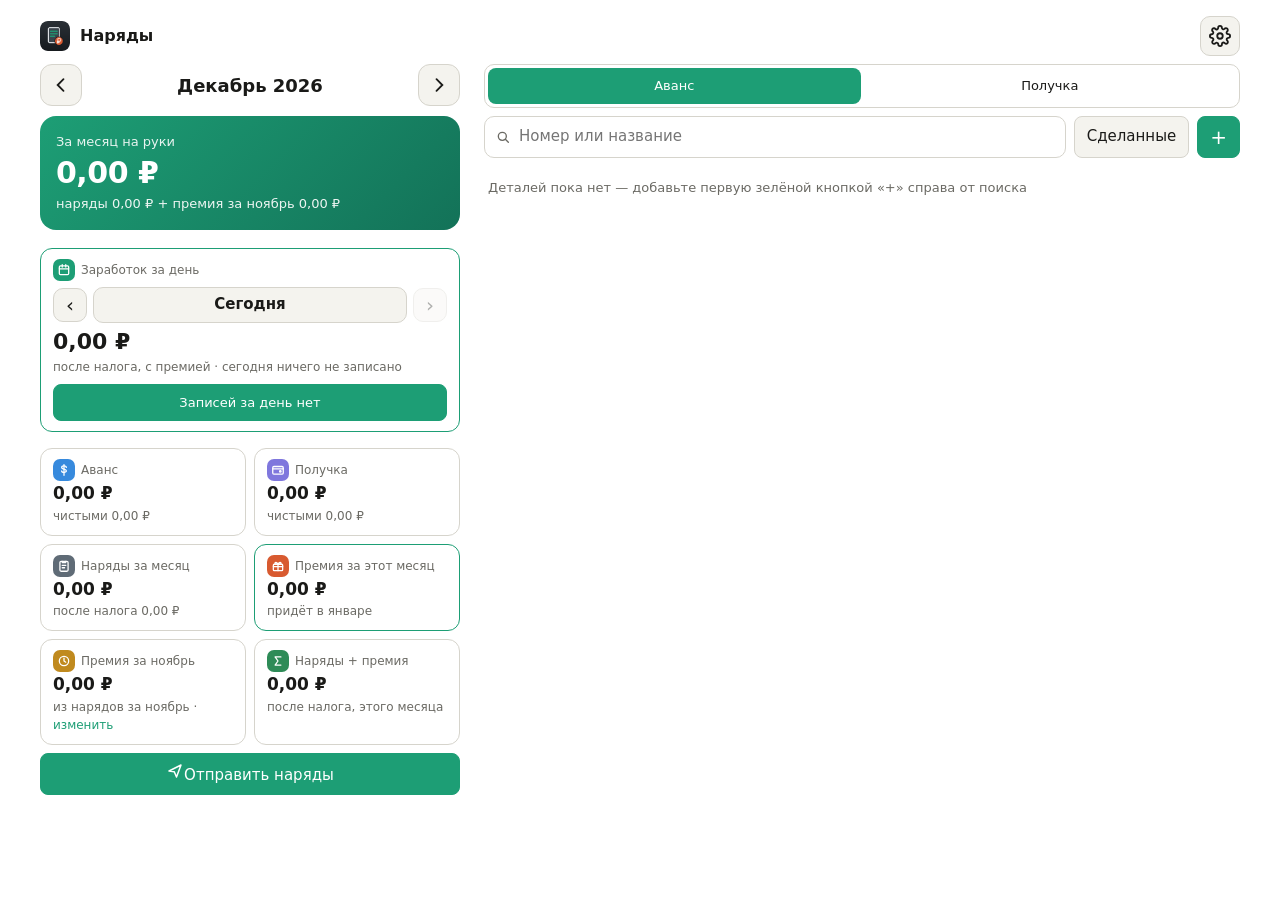
==== commit 9ff8458b: "deploy: 24f8632d9c1b92e71abe9a00a1c9ff572f8f571a" ====
--- a/naryady/index.html
+++ b/naryady/index.html
@@ -259,6 +259,22 @@
 #nRaises{display:grid;gap:6px}
 .nr .t small.earn{color:#1D9E75;font-weight:600}
 #nSheet .hd small.earn{color:#1D9E75;font-weight:600}
+.ngr small{display:flex;align-items:center;gap:6px}
+.ngr .ic{display:inline-flex;width:22px;height:22px;border-radius:7px;align-items:center;justify-content:center;color:#fff;flex:none}
+.dayc .dnav{display:flex;align-items:center;gap:6px;margin:6px 0 2px}
+.dayc .dnav button{width:34px;height:34px;padding:0;border-radius:10px;font-size:20px;line-height:1;display:inline-flex;align-items:center;justify-content:center}
+.dayc .dnav button:disabled{opacity:.35}
+.dayc .dlb{flex:1;position:relative;display:flex;align-items:center;justify-content:center;height:34px;border:1px solid var(--bd);border-radius:10px;background:var(--sf);font-weight:600;font-size:15px;cursor:pointer}
+.dayc .dlb input{position:absolute;inset:0;opacity:0;width:100%;height:100%;cursor:pointer;border:0}
+.dayc>b{font-size:22px}
+.dayc .dayl{margin-top:8px;width:100%;justify-content:center;font-size:13px;padding:8px}
+.drow{display:flex;align-items:center;gap:8px;padding:6px 6px 6px 10px;border:1px solid var(--bd);border-radius:10px;background:var(--sf)}
+.drow .t{flex:1;min-width:0}.drow .t b{display:block;font-size:13px;font-weight:600;white-space:nowrap;overflow:hidden;text-overflow:ellipsis}.drow .t small{display:block;font-size:11px;color:var(--mut);white-space:nowrap;overflow:hidden;text-overflow:ellipsis}
+.drow .dx{width:30px;height:30px;color:#D85A30}
+#nSheet{grid-template-columns:minmax(0,1fr)}
+#nSheet>*{min-width:0}
+.drow{min-width:0;box-sizing:border-box}
+.drow .nq span{min-width:32px}
 body.nar main{display:block;max-width:900px;margin:0 auto}
 #topbar img{width:30px;height:30px;border-radius:8px}
 #iosHint{position:fixed;left:12px;right:12px;bottom:calc(12px + env(safe-area-inset-bottom));z-index:99;background:#1D9E75;color:#fff;border-radius:14px;padding:12px 40px 12px 14px;font:14px/1.4 system-ui,sans-serif;box-shadow:0 6px 24px rgba(0,0,0,.35)}
@@ -306,7 +322,7 @@
 var MNr=['января','февраля','марта','апреля','мая','июня','июля','августа','сентября','октября','ноября','декабря'];
 function monr(k){return MNr[+k.slice(5)-1]+' '+k.slice(0,4)}
 var MNg=['январь','февраль','март','апрель','май','июнь','июль','август','сентябрь','октябрь','ноябрь','декабрь'];
-var SEED={"v":1,"coef":1.82,"tax":13,"prem":70,"parts":[{"id":"p1","dw":"48Н6ДМ.6436.221/-01","nm":"КРЫШКИ","b":153.4,"fx":null},{"id":"p2","dw":"190.0112-04/05","nm":"КЛИНЬЯ МЕЛКИЕ","b":16.55,"fx":null},{"id":"p3","dw":"170.0113-16","nm":"ОКАНТОВКА ПОМЕНЬШЕ","b":88.79,"fx":null},{"id":"p4","dw":"180.0120-11","nm":"ОКАНТОВКА","b":83.76,"fx":null},{"id":"p5","dw":"5В55.9817.193","nm":"ШВЕЛЛЕРА","b":29.96,"fx":null},{"id":"p6","dw":"ОБРАЗЕЦ","nm":"ОБРАЗЕЦ","b":154.0,"fx":null},{"id":"p7","dw":"620.8740-245","nm":"СНЕСТИ ПРОСВЕРЛИТЬ","b":45.0,"fx":null},{"id":"p8","dw":"170.0205-16","nm":"ОКОШКО ТИТАН","b":30.57,"fx":null},{"id":"p9","dw":"542-01-64","nm":"ГАЙКА 4 ПАЗА НА РЕЗЬБЕ","b":null,"fx":15.4},{"id":"p10","dw":"620.8740-570СБ","nm":"МАГНИТОЛА","b":90.0,"fx":null},{"id":"p11","dw":"810.0201-31","nm":"КРОНШЕЙН","b":115.36,"fx":null},{"id":"p12","dw":"810ДУ.01-91","nm":"КЛИН С РАДИУСОМ","b":null,"fx":50.0},{"id":"p13","dw":"АКУАСП.8740-1141","nm":"КРОНШТЕЙН ТРЕУГОЛЬНЫЙ","b":null,"fx":null},{"id":"p14","dw":"170.8740-1151","nm":"КРЮКИ","b":126.0,"fx":null},{"id":"p15","dw":"170.0205-47","nm":"СНЕСТИ БОБЫШКУ, ЛЫСКА","b":30.0,"fx":49.0},{"id":"p16","dw":"620.8740-201","nm":"КОРПУС СНЯТЬ С ДВУХ СТОРОН","b":null,"fx":200.0},{"id":"p17","dw":"170.8740-1214","nm":"ПЛАСТИНКИ ПАЗ+ФАСКИ","b":15.0,"fx":null},{"id":"p18","dw":"810ДУ.08-I-3","nm":"ПЛАСТИНКИ РАДИУС","b":5.0,"fx":null},{"id":"p19","dw":"180.1000-341","nm":"ПЛАСТИНКИ СВЕРЛИТЬ УГЛЫ","b":15.0,"fx":30.0},{"id":"p20","dw":"620.8740-1613","nm":"ВТУЛКА ОТВ. ПОД 45° ОТ ДРУГ.","b":null,"fx":50.0},{"id":"p21","dw":"170.8740-1411","nm":"ФЛАНЕЦ","b":null,"fx":50.0},{"id":"p22","dw":"9Е-1348.107","nm":"ШТУРВАЛ","b":14.0,"fx":null},{"id":"p23","dw":"810.0500-35","nm":"ПЛАСТИНКИ СВЕРЛИТЬ","b":null,"fx":null},{"id":"p24","dw":"5В55.9817.1","nm":"ВАЛИК 2 ЛЫСКИ","b":1.1,"fx":null},{"id":"p25","dw":"810ДУ.01.55","nm":"СЛЕСАРКА+ШЛИФОВКА","b":null,"fx":null},{"id":"p26","dw":"190.2000-11","nm":"СОЛДАТИКИ","b":31.4,"fx":null},{"id":"p27","dw":"М15МР.23.00.064","nm":"ЗАГЛУШКА 64","b":null,"fx":null},{"id":"p28","dw":"М17П.21.00.125","nm":"КОЛЬЦО СВЕРЛИТЬ И 4 ПАЗА","b":null,"fx":null},{"id":"p29","dw":"М17П.21.00.111","nm":"КРОНШТЕЙН СТРЁМНЫЙ","b":180.0,"fx":null},{"id":"p30","dw":"180.0211-17","nm":"1 УГОЛОК БОБЫШКА","b":10.87,"fx":null},{"id":"p31","dw":"810.0201-15","nm":"ПЛАСТИНКИ СВЕРЛИТЬ","b":4.25,"fx":null},{"id":"p32","dw":"620.8740-243","nm":"ОСЬ ПРОСВЕРЛИТЬ","b":1.64,"fx":null},{"id":"p33","dw":"АП.7100-24","nm":"ГАБАРИТЫ ЛАТУНЬ","b":20.27,"fx":null},{"id":"p34","dw":"180.0211-13","nm":"17 ПО СТОРОНАМ + ОБЛОЙ","b":54.72,"fx":null},{"id":"p35","dw":"АП.7100-15","nm":"ВТУЛКА 2 ЛЫСКИ 4 ОТВ","b":49.56,"fx":null},{"id":"p36","dw":"180.0211-19","nm":"БОБЫШКА ОТВ. 3.3","b":11.75,"fx":null},{"id":"p37","dw":"170.0206-41-01-Т","nm":"БОБЫШКА","b":7.5,"fx":null},{"id":"p38","dw":"АКУ170.8740-1506","nm":"СТОЙКА","b":11.23,"fx":null},{"id":"p39","dw":"553-01-137","nm":"6-ГРАННИК 10×4","b":22.72,"fx":null},{"id":"p40","dw":"S16-I-01-85","nm":"ЛАТУНЬ ПРЯМОУГОЛЬНИК","b":9.08,"fx":null},{"id":"p41","dw":"НПУ-170.8720-81","nm":"РЫЧАГИ","b":189.17,"fx":null},{"id":"p42","dw":"180.0211-11","nm":"УГЛЫ ОБКУСАТЬ","b":63.0,"fx":null},{"id":"p43","dw":"180.0221-13","nm":"ЗАНИЖЕНИЕ 8,5","b":16.89,"fx":null},{"id":"p44","dw":"180ДУ.01-55","nm":"ГАЙКА ПАЗ ПО ЦЕНТРУ","b":2.12,"fx":null},{"id":"p45","dw":"108.0120-12","nm":"БАБОЧКА","b":362.78,"fx":null},{"id":"p46","dw":"620.8740-570","nm":"МАГНИТОЛА","b":66.33,"fx":null},{"id":"p47","dw":"5В55.9817.194","nm":"КВАДРАТ НА ШПИЛЬКЕ","b":1.0,"fx":null},{"id":"p48","dw":"48Н6ДМ.6437.4","nm":"4 ЗАГЛУШКА","b":4.09,"fx":null},{"id":"p49","dw":"M15MP23.01.503","nm":"ШЕСТИГРАННИК","b":null,"fx":null},{"id":"p50","dw":"180.0221-15","nm":"ПЛАСТИНКИ СВЕРЛИТЬ","b":12.01,"fx":null},{"id":"p51","dw":"170.8740-177","nm":"ОСИ 2 КВАДРАТА","b":25.72,"fx":null},{"id":"p52","dw":"620.8740-164","nm":"ОСЬ 1 ПАЗ СЕРЕД. 2 СТОРОНЫ","b":19.96,"fx":null},{"id":"p53","dw":"620.8740-203","nm":"ОСЬ С МАЛ. ДОПУСКОМ","b":36.24,"fx":null},{"id":"p54","dw":"620.8740-23","nm":"УТЮГИ","b":67.14,"fx":null},{"id":"p55","dw":"65ДУ.01-101","nm":"ШТИФТ","b":7.64,"fx":null},{"id":"p56","dw":"9М96Д.6461-7","nm":"7 ВТУЛКА","b":1.0,"fx":null},{"id":"p57","dw":"М15МП.23.01.611","nm":"ПРОБКА 4 ЛЫСКИ","b":23.2,"fx":null},{"id":"p58","dw":"АП7100-32","nm":"ГАЙКА 2 ЛЫСКИ","b":20.14,"fx":null},{"id":"p59","dw":"65ДУ.01-91","nm":"9 ЗАГЛУШКА","b":5.32,"fx":null},{"id":"p60","dw":"180.0211-12","nm":"2 БОБЫШКИ СНЕСТИ","b":1.0,"fx":null},{"id":"p61","dw":"65ДУ.01-92","nm":"9 ЗАГЛУШКА","b":5.32,"fx":null},{"id":"p62","dw":"620.8740-161","nm":"ОСЬ 1 ПАЗ 2 ОТВ.","b":1.0,"fx":null},{"id":"p63","dw":"180ДУ.01-51/52","nm":"КЛИНЬЯ МАЛЕНЬКИЕ","b":15.92,"fx":null},{"id":"p64","dw":"НЕ0478.11","nm":"КАСТРЮЛЯ","b":1.0,"fx":null},{"id":"p65","dw":"48Н6ДМ.6436.8","nm":"8 ШАЙБА","b":16.35,"fx":null},{"id":"p66","dw":"170.0205-24","nm":"ГАБАРИТЫ","b":4.92,"fx":null},{"id":"p67","dw":"810.0500-32","nm":"ПЛАСТИНКИ СВЕРЛИТЬ","b":4.25,"fx":null},{"id":"p68","dw":"810.0500-34","nm":"ПЛАСТИНКИ СВЕРЛИТЬ","b":4.25,"fx":null},{"id":"p69","dw":"810.0201-52; -01; -02","nm":"","b":17.28,"fx":null},{"id":"p70","dw":"170.0113-16","nm":"","b":70.39,"fx":null},{"id":"p71","dw":"УВКУ-50У.8750-2161","nm":"","b":57.36,"fx":null},{"id":"p72","dw":"9М96Д.6461-7","nm":"7 ВТУЛКА","b":8.46,"fx":null},{"id":"p73","dw":"48Н6ДМ.6436.221/-01","nm":"КРЫШКИ ТОЛЬКО 2-АЯ ОПЕР.","b":20.27,"fx":null}],"m":{"2026-03":{"a":{"p1":[21],"p2":[160,150],"p10":[10]},"p":{"p1":[14,10,15,24,8,18,15,20],"p2":[150,85,80,80,150,175],"p3":[60],"p4":[45],"p5":[20],"p6":[2],"p7":[38],"p8":[63,35],"p9":[163],"p10":[8],"p11":[7],"p12":[90]},"ppo":50778.01867}}};
+var SEED={"v":1,"coef":1.82,"tax":13,"prem":70,"parts":[],"m":{}};
 var D=ST.get('nar',null);if(!D||!D.parts){D=JSON.parse(JSON.stringify(SEED));ST.set('nar',D)}if(!D.m)D.m={};if(D.premMs===undefined)D.premMs=90;if(D.msK===undefined)D.msK=0.8;
 var pad=function(n){return (n<10?'0':'')+n},now=new Date(),curK=now.getFullYear()+'-'+pad(now.getMonth()+1);
 var MK=curK,HALF=now.getDate()<=15?'a':'p',ONLY=false,HN={a:'Аванс',p:'Получка'};
@@ -329,6 +345,11 @@
 function bm(x){return !!(x&&typeof x==='object'&&x.ms)}
 function bd(x){return x&&typeof x==='object'?x.d||null:null}
 function today(){var t=new Date();return t.getFullYear()+'-'+pad(t.getMonth()+1)+'-'+pad(t.getDate())}
+var DAY=today();
+function dshift(d,n){var t=new Date(+d.slice(0,4),+d.slice(5,7)-1,+d.slice(8,10)+n);return t.getFullYear()+'-'+pad(t.getMonth()+1)+'-'+pad(t.getDate())}
+function dlabel(d){if(d===today())return 'Сегодня';if(d===dshift(today(),-1))return 'Вчера';var s=(+d.slice(8,10))+' '+MNr[+d.slice(5,7)-1].split(' ')[0];return d.slice(0,4)===today().slice(0,4)?s:s+' '+d.slice(0,4)}
+var ICS={day:['#1D9E75','<rect x="4" y="5" width="16" height="15" rx="2"/><path d="M4 10h16M9 3v4M15 3v4"/>'],adv:['#378ADD','<path d="M12 3v18"/><path d="M16 7.5c0-1.7-1.8-2.5-4-2.5s-4 .9-4 2.6c0 3.8 8 1.9 8 5.8 0 1.8-1.8 2.6-4 2.6s-4-.8-4-2.5"/>'],pay:['#7F77DD','<rect x="3" y="6" width="18" height="13" rx="2"/><path d="M3 10h18"/><circle cx="16" cy="14.5" r="1.3"/>'],mon:['#5F6B76','<rect x="5" y="4" width="14" height="17" rx="2"/><path d="M9 4v2h6V4M9 11h6M9 15h4"/>'],prem:['#D85A30','<rect x="4" y="9" width="16" height="11" rx="1.5"/><path d="M12 9v11M4 13h16M12 9c-1.5-4-6-4-5-1 .6 1 3 1 5 1zm0 0c1.5-4 6-4 5-1-.6 1-3 1-5 1z"/>'],prev:['#C08A1E','<path d="M12 7v5l3 2"/><circle cx="12" cy="12" r="8"/>'],sum:['#2E8B57','<path d="M17 5H7l5 7-5 7h10"/>']};
+function ic(k){var x=ICS[k];return '<span class="ic" style="background:'+x[0]+'"><svg width="14" height="14" viewBox="0 0 24 24" fill="none" stroke="currentColor" stroke-width="2.2" stroke-linecap="round" stroke-linejoin="round">'+x[1]+'</svg></span>'}
 function partEarn(k,id){var p=P(id),m=M(k),t=1-D.tax/100,s=0;if(!p||!m)return 0;['a','p'].forEach(function(h){(m[h][id]||[]).forEach(function(x){s+=price(p,k)*bv(x)*(bm(x)?+D.msK:1)*t*(1+(bm(x)?D.premMs:D.prem)/100)})});return s}
 function dayEarn(day){var t=1-D.tax/100,r={n:0,c:0};Object.keys(D.m).forEach(function(k){var m=M(k);['a','p'].forEach(function(h){for(var id in m[h]){var p=P(id);if(!p)continue;m[h][id].forEach(function(x){if(bd(x)!==day)return;var g=price(p,k)*bv(x)*(bm(x)?+D.msK:1)*t;r.n+=g*(1+(bm(x)?D.premMs:D.prem)/100);r.c+=bv(x)})}})});return r}
 function sum(a){var s=0;(a||[]).forEach(function(x){s+=bv(x)});return s}
@@ -344,12 +365,13 @@
 /* ---------- render ---------- */
 function render(){$('nMon').textContent=mon(MK);var c=calc(MK),pp=prevPrem(MK),tot=c.n+pp.v,pk=shift(MK,-1),nk=shift(MK,1);
 $('nTot').textContent=rub(tot);$('nTotSub').textContent='наряды '+rub(c.n)+' + премия за '+monl(pk)+' '+rub(pp.v);
-var cell=function(t,v,s,cls){return '<div'+(cls?' class="'+cls+'"':'')+'><small>'+t+'</small><b>'+v+'</b>'+(s?'<i>'+s+'</i>':'')+'</div>'};
-var td=dayEarn(today());
-$('nGr').innerHTML=cell('Сегодня заработано',rub(td.n),td.c>0?'после налога, с премией · '+qs(td.c)+' шт':'после налога, с премией · сегодня ещё ничего не записано','acc wide')+cell('Аванс',rub(c.ga),'чистыми '+rub(c.na))+cell('Получка',rub(c.gp),'чистыми '+rub(c.np))+
-cell('Наряды за месяц',rub(c.g),'после налога '+rub(c.n))+cell('Премия за этот месяц',rub(c.pr),'придёт в '+MNp[+nk.slice(5)-1]+(c.prm>0?' · из неё многостаночка '+rub(c.prm):''),'acc')+
-'<div><small>Премия за '+monl(pk)+'</small><b>'+rub(pp.v)+'</b><i>'+(pp.man?'вписана вручную':'из нарядов за '+monl(pk))+' · <button class="lnk" id="nPPed">изменить</button></i></div>'+
-cell('Наряды + премия',rub(c.n+c.pr),'после налога, этого месяца');
+var cell=function(t,v,s,cls,k){return '<div'+(cls?' class="'+cls+'"':'')+'><small>'+(k?ic(k):'')+t+'</small><b>'+v+'</b>'+(s?'<i>'+s+'</i>':'')+'</div>'};
+var td=dayEarn(DAY),isT=DAY===today();
+$('nGr').innerHTML='<div class="acc wide dayc"><small>'+ic('day')+'Заработок за день</small><div class="dnav"><button id="dPrev" aria-label="Предыдущий день">‹</button><label class="dlb"><span>'+dlabel(DAY)+'</span><input type="date" id="dPick" value="'+DAY+'"></label><button id="dNext" aria-label="Следующий день"'+(isT?' disabled':'')+'>›</button></div><b>'+rub(td.n)+'</b><i>'+(td.c>0?'после налога, с премией · '+qs(td.c)+' шт':'после налога, с премией · '+(isT?'сегодня':'в этот день')+' ничего не записано')+(isT?'':' · новые партии пишутся на этот день')+'</i><button class="p dayl" id="dList">'+(td.c>0?'Записи за день — изменить или удалить':'Записей за день нет')+'</button></div>'+cell('Аванс',rub(c.ga),'чистыми '+rub(c.na),'','adv')+cell('Получка',rub(c.gp),'чистыми '+rub(c.np),'','pay')+
+cell('Наряды за месяц',rub(c.g),'после налога '+rub(c.n),'','mon')+cell('Премия за этот месяц',rub(c.pr),'придёт в '+MNp[+nk.slice(5)-1]+(c.prm>0?' · из неё многостаночка '+rub(c.prm):''),'acc','prem')+
+'<div><small>'+ic('prev')+'Премия за '+monl(pk)+'</small><b>'+rub(pp.v)+'</b><i>'+(pp.man?'вписана вручную':'из нарядов за '+monl(pk))+' · <button class="lnk" id="nPPed">изменить</button></i></div>'+
+cell('Наряды + премия',rub(c.n+c.pr),'после налога, этого месяца','','sum');
+$('dList').onclick=openDay;$('dPrev').onclick=function(){DAY=dshift(DAY,-1);render()};$('dNext').onclick=function(){if(DAY<today()){DAY=dshift(DAY,1);render()}};$('dPick').onchange=function(){if(this.value){DAY=this.value>today()?today():this.value;render()}};
 $('nPPed').onclick=openPP;renderRaises();
 [].forEach.call($('nHalf').children,function(b){b.classList.toggle('on',b.dataset.h===HALF)});$('nOnly').classList.toggle('on',ONLY);$('nOnly').classList.toggle('p',ONLY);
 $('nCoef').value=String(D.coef).replace('.',',');$('nTax').value=String(D.tax).replace('.',',');$('nPrem').value=String(D.prem).replace('.',',');$('nPremMs').value=String(D.premMs).replace('.',',');$('nMsK').value=String(D.msK).replace('.',',');
@@ -357,10 +379,10 @@
 function list(){var f=String($('nQ').value||'').trim().toLowerCase(),L=D.parts.filter(function(p){var t=(p.dw+' '+p.nm).toLowerCase();if(f&&t.indexOf(f)<0)return false;if(ONLY&&q(MK,'a',p.id)+q(MK,'p',p.id)<=0)return false;return true});
 L=L.map(function(p,i){return {p:p,i:i,o:q(MK,HALF,p.id)>0?0:1}}).sort(function(a,b){return a.o-b.o||a.i-b.i});
 $('nList').innerHTML=L.length?L.map(function(x){var p=x.p,n=q(MK,HALF,p.id),o=q(MK,HALF==='a'?'p':'a',p.id);
-return '<div class="nr'+(n>0?' has':'')+'" data-pid="'+p.id+'"><div class="t"><b>'+esc(p.dw||'без номера')+'</b><small>'+(p.nm?esc(p.nm)+' · ':'')+'<em>'+rub(price(p))+'</em>'+(hasMs(p)?' · <em class="ms">МС</em>':'')+(p.dr&&p.dr.length?' · <span class="clip" aria-label="есть чертёж">📎'+(p.dr.length>1?p.dr.length:'')+'</span>':'')+(o>0?' · '+(HALF==='a'?'получка ':'аванс ')+qs(o):'')+'</small>'+(n+o>0?'<small class="earn">заработано '+rub(partEarn(MK,p.id))+'</small>':'')+'</div><div class="nq"><button data-d="-1" aria-label="Минус">−</button><span class="'+(n>0?'':'z')+'">'+qs(n)+'</span><button data-d="1" aria-label="Плюс">+</button></div></div>'}).join(''):'<div class="s" style="padding:12px 4px">'+(ONLY?'В этом месяце на '+HN[HALF].toLowerCase()+' ещё ничего не записано':'Ничего не найдено')+'</div>'}
+return '<div class="nr'+(n>0?' has':'')+'" data-pid="'+p.id+'"><div class="t"><b>'+esc(p.dw||'без номера')+'</b><small>'+(p.nm?esc(p.nm)+' · ':'')+'<em>'+rub(price(p))+'</em>'+(hasMs(p)?' · <em class="ms">МС</em>':'')+(p.dr&&p.dr.length?' · <span class="clip" aria-label="есть чертёж">📎'+(p.dr.length>1?p.dr.length:'')+'</span>':'')+(o>0?' · '+(HALF==='a'?'получка ':'аванс ')+qs(o):'')+'</small>'+(n+o>0?'<small class="earn">заработано '+rub(partEarn(MK,p.id))+'</small>':'')+'</div><div class="nq"><button data-d="-1" aria-label="Минус">−</button><span class="'+(n>0?'':'z')+'">'+qs(n)+'</span><button data-d="1" aria-label="Плюс">+</button></div></div>'}).join(''):'<div class="s" style="padding:12px 4px">'+(!D.parts.length?'Деталей пока нет — добавьте первую зелёной кнопкой «+» справа от поиска':ONLY?'В этом месяце на '+HN[HALF].toLowerCase()+' ещё ничего не записано':'Ничего не найдено')+'</div>'}
 /* quick ± changes the last batch of the current half */
 function hasMs(p){var m=M(MK);if(m&&['a','p'].some(function(h){return (m[h][p.id]||[]).some(bm)}))return true;return !!p.ms}
-function bump(id,d){var m=M(MK,1),a=m[HALF][id]=m[HALF][id]||[],p=P(id),ms=!!(p&&p.ms),L=a[a.length-1];if(d>0&&!(L&&bd(L)===today()&&bm(L)===ms)){var nb={n:1,d:today()};if(ms)nb.ms=1;a.push(nb)}else{if(!a.length)return;var i=a.length-1;if(typeof a[i]==='object')a[i].n+=d;else a[i]+=d;if(bv(a[i])<=0)a.pop()}if(!a.length)delete m[HALF][id];sv();render()}
+function bump(id,d){var m=M(MK,1),a=m[HALF][id]=m[HALF][id]||[],p=P(id),ms=!!(p&&p.ms),L=a[a.length-1];if(d>0&&!(L&&bd(L)===DAY&&bm(L)===ms)){var nb={n:1,d:DAY};if(ms)nb.ms=1;a.push(nb)}else{if(!a.length)return;var i=a.length-1;if(typeof a[i]==='object')a[i].n+=d;else a[i]+=d;if(bv(a[i])<=0)a.pop()}if(!a.length)delete m[HALF][id];sv();render()}
 /* ---------- sheets ---------- */
 var SH=null,MSNEW={id:null,on:false};
 function sheet(html){close();var bg=document.createElement('div');bg.id='nSheetBg';var s=document.createElement('div');s.id='nSheet';s.innerHTML='<div class="grab"></div>'+html;bg.onclick=close;document.body.appendChild(bg);document.body.appendChild(s);SH=s;return s}
@@ -371,7 +393,7 @@
 var s=sheet('<div class="hd"><div><b>'+esc(p.dw||'без номера')+'</b><small>'+esc(p.nm||'')+'</small><small>'+(fixed(p)?'конечная цена '+rub(price(p))+' (своя)':'цена '+String(p.b||0).replace('.',',')+' × '+String(D.coef).replace('.',',')+' = '+rub(base(p))+(mult(p,MK)!==1?' → с повышением '+rub(price(p)):''))+'</small><small class="earn">заработано за '+monl(MK)+': '+rub(partEarn(MK,id))+' (после налога, с премией)</small></div><button class="ib" id="nX" aria-label="Закрыть">✕</button></div><label class="sw"><span>Многостаночка<small>для новых партий: сумма ×'+String(D.msK).replace('.',',')+', премия '+D.premMs+'%</small></span><input type="checkbox" id="nMsNew"'+(MSNEW.on?' checked':'')+'><i></i></label>'+blk('a')+blk('p')+drBlock(p)+'<div class="s">Количество за '+mon(MK).toLowerCase()+'. Каждое добавление — отдельная партия: нажмите на партию, чтобы отметить или снять «МС», лишнюю уберите крестиком.</div><div class="row" style="margin:0"><button id="nEd">Изменить деталь</button></div>');
 $('nX').onclick=close;$('nEd').onclick=function(){openForm(id)};$('nMsNew').onchange=function(){MSNEW.on=this.checked};
 s.addEventListener('click',function(e){var th=e.target.closest('[data-dr]');if(th){view(id,th.dataset.dr);return}var b=e.target.closest('button');if(!b)return;
-if(b.dataset.add){var h=b.dataset.add,v=num($('nIn_'+h).value);if(!(v>0))return;var m=M(MK,1);var nb={n:v,d:today()};if(MSNEW.on)nb.ms=1;(m[h][id]=m[h][id]||[]).push(nb);sv();render();openPart(id)}
+if(b.dataset.add){var h=b.dataset.add,v=num($('nIn_'+h).value);if(!(v>0))return;var m=M(MK,1);var nb={n:v,d:DAY};if(MSNEW.on)nb.ms=1;(m[h][id]=m[h][id]||[]).push(nb);sv();render();openPart(id)}
 if(b.dataset.tg){var tp=b.dataset.tg.split(':'),mt=M(MK,1),at=mt[tp[0]][id]||[],x=at[+tp[1]];var o=x&&typeof x==='object'?x:{n:bv(x)};if(o.ms)delete o.ms;else o.ms=1;at[+tp[1]]=o;sv();render();openPart(id)}
 if(b.dataset.del){var hp=b.dataset.del.split(':'),m2=M(MK,1),a=m2[hp[0]][id]||[];a.splice(+hp[1],1);if(!a.length)delete m2[hp[0]][id];sv();render();openPart(id)}});
 $('drIn').onchange=function(){var fl=[].slice.call(this.files);this.value='';addDrawings(id,fl)};
@@ -392,6 +414,15 @@
 if(id)$('fDel').onclick=function(){var b=this;if(!b.classList.contains('arm')){b.classList.add('arm');b.textContent='Точно удалить? Нажмите ещё раз';return}
 (P(id).dr||[]).forEach(function(x){FS.del(x.id)});D.parts=D.parts.filter(function(x){return x.id!==id});Object.keys(D.m).forEach(function(k){delete D.m[k].a[id];delete D.m[k].p[id]});sv();close();render()}}
 function renderRaises(){var L=D.raises||[];$('nRaises').innerHTML=L.length?L.map(function(x,i){return '<div class="nrs"><span>с '+monr(x.f)+'</span><b>+'+String(x.pct).replace('.',',')+'%</b><button data-rdel="'+i+'" aria-label="Отменить повышение">✕</button></div>'}).join(''):'<div class="s">Повышений не было</div>';$('nRhint').textContent='Цены всех деталей вырастут начиная с '+monr(MK)+' (открытый месяц). Прошлые месяцы не изменятся.'}
+function dayRows(){var L=[];Object.keys(D.m).sort().forEach(function(k){var m=M(k);['a','p'].forEach(function(h){for(var id in m[h]){var p=P(id);if(!p)continue;m[h][id].forEach(function(x,i){if(bd(x)===DAY)L.push({k:k,h:h,id:id,i:i,p:p,x:x})})}})});return L}
+function openDay(){var L=dayRows(),t=1-D.tax/100;
+var s=sheet('<div class="hd"><div><b>Записи за день</b><small>'+dlabel(DAY).toLowerCase()+(DAY===today()?'':', '+DAY.split('-').reverse().join('.'))+'</small></div><button class="ib" id="nX" aria-label="Закрыть">✕</button></div>'+(L.length?L.map(function(r,j){var e=price(r.p,r.k)*bv(r.x)*(bm(r.x)?+D.msK:1)*t*(1+(bm(r.x)?D.premMs:D.prem)/100);return '<div class="drow"><div class="t"><b>'+esc(r.p.dw||'без номера')+'</b><small>'+(r.p.nm?esc(r.p.nm)+' · ':'')+(r.h==='a'?'аванс':'получка')+(r.k!==MK?' '+monl(r.k):'')+(bm(r.x)?' · МС':'')+' · '+rub(e)+'</small></div><div class="nq"><button data-dm="'+j+'" aria-label="Минус">−</button><span>'+qs(bv(r.x))+'</span><button data-dp="'+j+'" aria-label="Плюс">+</button></div><button class="ib dx" data-dd="'+j+'" aria-label="Удалить">✕</button></div>'}).join(''):'<div class="s">За этот день ничего не записано</div>')+'<div class="s">Здесь только то, что идёт в заработок за этот день. − и ✕ убирают детали из дня, но в нарядах месяца они остаются. + добавляет деталь и в день, и в месяц. Удалить из нарядов совсем — в карточке детали.</div>');
+$('nX').onclick=close;
+s.addEventListener('click',function(e){var b=e.target.closest('button');if(!b)return;var j=b.dataset.dm||b.dataset.dp||b.dataset.dd;if(j===undefined)return;var r=L[+j];if(!r)return;var a=D.m[r.k][r.h][r.id],x=a[r.i];
+var undated=function(k){var ms=bm(x);for(var q=0;q<a.length;q++){var y=a[q];if(q!==r.i&&!bd(y)&&bm(y)===ms){if(typeof y==='object')y.n+=k;else a[q]=y+k;return}}var nb={n:k};if(ms)nb.ms=1;a.push(nb)};
+if(b.dataset.dd!==undefined){delete x.d}
+else if(b.dataset.dp!==undefined){x.n+=1}
+else{if(x.n>1){x.n-=1;undated(1)}else delete x.d}sv();render();openDay()})}
 function openPP(){var m=M(MK),pk=shift(MK,-1),auto=has(pk)?calc(pk).pr:0;
 sheet('<div class="hd"><div><b>Премия за '+monl(pk)+'</b><small>приходит в '+mon(MK).toLowerCase()+'</small></div><button class="ib" id="nX" aria-label="Закрыть">✕</button></div><div class="s">Автоматически: '+D.prem+'% (многостаночка '+D.premMs+'% от суммы ×'+String(D.msK).replace('.',',')+') от нарядов за '+monl(pk)+' после налога = '+rub(auto)+(has(pk)?'':' (за '+monl(pk)+' в приложении нет записей)')+'. Если пришло другое число — впишите его.</div><label class="f"><span>Сумма премии</span><input id="ppV" inputmode="decimal" value="'+(m&&m.ppo!=null?String(m.ppo).replace('.',','):'')+'" placeholder="'+String(Math.round(auto*100)/100).replace('.',',')+'"></label><div class="row" style="margin:0"><button class="p" id="ppOk">Сохранить</button><button id="ppAuto">Считать автоматически</button></div>');
 $('nX').onclick=close;$('ppOk').onclick=function(){var v=num($('ppV').value);var mm=M(MK,1);if(v===null)delete mm.ppo;else mm.ppo=v;sv();close();render()};
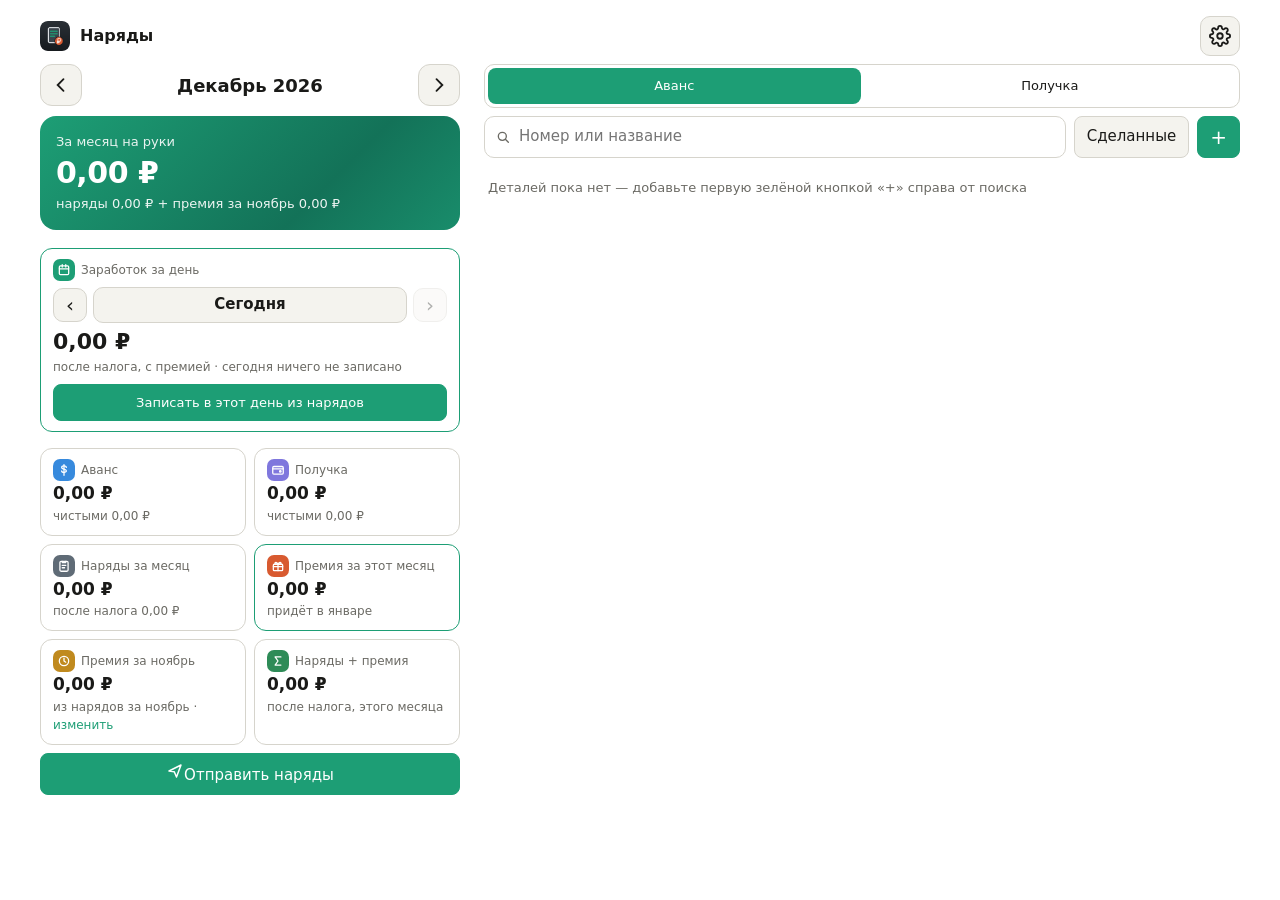
==== commit cf070e2a: "deploy: 89d8164d7ee6dfc49114cef0c1decdb5cb7e56f3" ====
--- a/naryady/index.html
+++ b/naryady/index.html
@@ -275,13 +275,65 @@
 #nSheet>*{min-width:0}
 .drow{min-width:0;box-sizing:border-box}
 .drow .nq span{min-width:32px}
+/* ---------- motion ---------- */
+@keyframes nUp{from{transform:translateY(100%)}to{transform:none}}
+@keyframes nDown{from{transform:none}to{transform:translateY(100%)}}
+@keyframes nFadeIn{from{opacity:0}to{opacity:1}}
+@keyframes nFadeOut{from{opacity:1}to{opacity:0}}
+#nSheet{animation:nUp .34s cubic-bezier(.2,.9,.25,1)}
+#nSheet.re{animation:none}
+#nSheetBg{animation:nFadeIn .25s ease}
+#nSheet.shOut{pointer-events:none;animation:nDown .22s cubic-bezier(.5,0,.8,.4) forwards}
+#nSheetBg.shOut{pointer-events:none;animation:nFadeOut .22s ease forwards}
+body.nar button{transition:transform .12s ease,background-color .2s ease,color .2s ease,border-color .2s ease}
+body.nar button:active:not(:disabled){transform:scale(.94)}
+.nr,.drow{transition:border-color .25s ease,background-color .25s ease,transform .12s ease}
+.nr:active{transform:scale(.985)}
+.nhero{background-size:200% 200%;animation:nGlow 9s ease-in-out infinite}
+@keyframes nGlow{0%,100%{background-position:0% 50%}50%{background-position:100% 50%}}
+.nhero{background-image:linear-gradient(135deg,#1D9E75,#137258,#1FA77E,#137258)}
+.seg button.on{transition:background-color .25s ease,color .25s ease,box-shadow .25s ease}
+.drow.fr{border-style:dashed}
+.drow .tk{flex:none;height:32px;padding:0 10px;font-size:13px;border-radius:8px;white-space:nowrap}
+/* launch */
+#splash{position:fixed;inset:0;z-index:200;background:#171B1F;display:flex;flex-direction:column;align-items:center;justify-content:center;gap:18px;transition:opacity .45s ease,transform .45s ease}
+#splash.out{opacity:0;transform:scale(1.06);pointer-events:none;animation:none!important}
+#splash svg{width:120px;height:120px;border-radius:28px;box-shadow:0 14px 40px rgba(0,0,0,.45);animation:spIn .6s cubic-bezier(.2,.9,.3,1.3) both}
+#splash .sp-doc{animation:spDoc .55s .1s cubic-bezier(.2,.9,.3,1.2) both;transform-origin:50px 51px}
+#splash .sp-l{stroke-dasharray:26;stroke-dashoffset:26;animation:spLine .35s ease forwards}
+#splash .sp-l1{animation-delay:.35s}#splash .sp-l2{animation-delay:.47s}#splash .sp-l3{animation-delay:.59s}
+#splash .sp-coin{transform-origin:68px 72px;animation:spCoin .5s .7s cubic-bezier(.3,1.7,.5,1) both}
+#splash b{color:#E8ECEF;font:600 22px/1 system-ui,sans-serif;letter-spacing:.5px;animation:spTxt .5s .55s ease both}
+#splash i{display:block;width:90px;height:3px;border-radius:2px;background:rgba(255,255,255,.12);overflow:hidden;animation:spTxt .4s .6s ease both}
+#splash i::after{content:"";display:block;height:100%;width:40%;background:#1D9E75;border-radius:2px;animation:spBar .9s .6s ease-in-out infinite}
+@keyframes spIn{from{opacity:0;transform:scale(.6) rotate(-8deg)}to{opacity:1;transform:none}}
+@keyframes spDoc{from{opacity:0;transform:translateY(14px) scale(.9)}to{opacity:1;transform:none}}
+@keyframes spLine{to{stroke-dashoffset:0}}
+@keyframes spCoin{from{opacity:0;transform:scale(0) rotate(-120deg)}to{opacity:1;transform:none}}
+@keyframes spTxt{from{opacity:0;transform:translateY(8px)}to{opacity:1;transform:none}}
+@keyframes spBar{0%{transform:translateX(-100%)}100%{transform:translateX(250%)}}
+body.nar.enter .mrow,body.nar.enter .nhero,body.nar.enter .ngr>div,body.nar.enter #nSend,body.nar.enter .nright>*{animation:spTxt .45s cubic-bezier(.2,.8,.2,1) both}
+body.nar.enter .nhero{animation:spTxt .45s .05s cubic-bezier(.2,.8,.2,1) both,nGlow 9s ease-in-out infinite}
+body.nar.enter .ngr>div:nth-child(1){animation-delay:.1s}body.nar.enter .ngr>div:nth-child(2){animation-delay:.14s}body.nar.enter .ngr>div:nth-child(3){animation-delay:.18s}body.nar.enter .ngr>div:nth-child(4){animation-delay:.22s}body.nar.enter .ngr>div:nth-child(5){animation-delay:.26s}body.nar.enter #nSend{animation-delay:.3s}body.nar.enter .nright>*{animation-delay:.2s}
+@media (prefers-reduced-motion:reduce){*{animation:none!important;transition:none!important}#splash{display:none}}
+body.boot main{visibility:hidden}
+.nr .fv{flex:none;width:24px;height:28px;margin:0 -6px 0 -8px;padding:0;border:0;background:transparent;display:flex;align-items:center;justify-content:center;cursor:pointer}
+.nr .fv svg{width:13px;height:13px;fill:none;stroke:var(--mut);stroke-width:1.5;stroke-linejoin:round;opacity:.28}
+.nr.fav .fv svg{fill:#C9A050;stroke:#C9A050;opacity:.75}
+.fvb{display:flex;align-items:center;gap:8px;height:36px;font-size:13px;color:var(--mut);background:transparent;border:1px dashed var(--bd);border-radius:10px;padding:0 12px;justify-content:center}
+.fvb svg,.fvbar svg{width:14px;height:14px;fill:none;stroke:currentColor;stroke-width:1.6;stroke-linejoin:round}
+.fvbar{display:flex;align-items:center;gap:6px;min-width:0}
+.fvbar span{flex:1;min-width:0;display:flex;align-items:center;gap:6px;font-size:13px;color:#C9A050;white-space:nowrap;overflow:hidden;text-overflow:ellipsis}
+.fvbar span svg{fill:#C9A050;stroke:#C9A050}
+.fvbar button{flex:none;width:40px;height:34px;padding:0;font-size:16px}
+.fvbar button:disabled{opacity:.35}
 body.nar main{display:block;max-width:900px;margin:0 auto}
 #topbar img{width:30px;height:30px;border-radius:8px}
 #iosHint{position:fixed;left:12px;right:12px;bottom:calc(12px + env(safe-area-inset-bottom));z-index:99;background:#1D9E75;color:#fff;border-radius:14px;padding:12px 40px 12px 14px;font:14px/1.4 system-ui,sans-serif;box-shadow:0 6px 24px rgba(0,0,0,.35)}
 #iosHint button{position:absolute;right:6px;top:6px;width:30px;height:30px;border:0;background:transparent;color:#fff;font-size:18px;padding:0}
 @media (min-width:1100px) and (hover:hover) and (pointer:fine){body.nar main{max-width:1200px;padding:16px 20px}}
 </style></head>
-<body class="nar"><main>
+<body class="nar boot"><div id="splash" aria-hidden="true"><svg viewBox="0 0 108 108"><defs><linearGradient id="spbg" x1="0" y1="0" x2="0" y2="1"><stop offset="0" stop-color="#2A3036"/><stop offset="1" stop-color="#171B1F"/></linearGradient></defs><rect width="108" height="108" fill="url(#spbg)"/><g class="sp-doc"><rect x="30" y="24" width="40" height="54" rx="5" fill="#3A434B" stroke="#E8ECEF" stroke-width="3"/><path class="sp-l sp-l1" d="M38 37 H62" stroke="#1D9E75" stroke-width="4.5" stroke-linecap="round"/><path class="sp-l sp-l2" d="M38 46 H62" stroke="#1D9E75" stroke-width="4.5" stroke-linecap="round"/><path class="sp-l sp-l3" d="M38 55 H52" stroke="#1D9E75" stroke-width="4.5" stroke-linecap="round"/></g><g class="sp-coin"><circle cx="68" cy="72" r="15" fill="#D85A30" stroke="#171B1F" stroke-width="2"/><path d="M64.5 81 V63.5 H70.5 A4.6 4.6 0 0 1 70.5 72.7 H61.5 M61.5 77 H69.5" fill="none" stroke="#FFFFFF" stroke-width="2.6" stroke-linecap="round" stroke-linejoin="round"/></g></svg><b>Наряды</b><i></i></div><main>
 <div id="topbar"><img src="[data-uri]" alt=""><span id="topTtl">Наряды</span><button id="nGear" class="ib" aria-label="Настройки" title="Настройки" style="width:40px;height:40px;border-radius:10px"><svg width="22" height="22" viewBox="0 0 24 24" fill="none" stroke="currentColor" stroke-width="2" stroke-linecap="round" stroke-linejoin="round"><circle cx="12" cy="12" r="3"/><path d="M19.4 15a1.7 1.7 0 0 0 .3 1.8l.1.1a2 2 0 1 1-2.8 2.8l-.1-.1a1.7 1.7 0 0 0-1.8-.3 1.7 1.7 0 0 0-1 1.5V21a2 2 0 1 1-4 0v-.1a1.7 1.7 0 0 0-1.1-1.5 1.7 1.7 0 0 0-1.8.3l-.1.1a2 2 0 1 1-2.8-2.8l.1-.1a1.7 1.7 0 0 0 .3-1.8 1.7 1.7 0 0 0-1.5-1H3a2 2 0 1 1 0-4h.1a1.7 1.7 0 0 0 1.5-1.1 1.7 1.7 0 0 0-.3-1.8l-.1-.1a2 2 0 1 1 2.8-2.8l.1.1a1.7 1.7 0 0 0 1.8.3H9a1.7 1.7 0 0 0 1-1.5V3a2 2 0 1 1 4 0v.1a1.7 1.7 0 0 0 1 1.5 1.7 1.7 0 0 0 1.8-.3l.1-.1a2 2 0 1 1 2.8 2.8l-.1.1a1.7 1.7 0 0 0-.3 1.8V9a1.7 1.7 0 0 0 1.5 1H21a2 2 0 1 1 0 4h-.1a1.7 1.7 0 0 0-1.5 1z"/></svg></button></div>
 <section id="t6" hidden>
 <div class="nleft">
@@ -325,7 +377,7 @@
 var SEED={"v":1,"coef":1.82,"tax":13,"prem":70,"parts":[],"m":{}};
 var D=ST.get('nar',null);if(!D||!D.parts){D=JSON.parse(JSON.stringify(SEED));ST.set('nar',D)}if(!D.m)D.m={};if(D.premMs===undefined)D.premMs=90;if(D.msK===undefined)D.msK=0.8;
 var pad=function(n){return (n<10?'0':'')+n},now=new Date(),curK=now.getFullYear()+'-'+pad(now.getMonth()+1);
-var MK=curK,HALF=now.getDate()<=15?'a':'p',ONLY=false,HN={a:'Аванс',p:'Получка'};
+var MK=curK,HALF=(function(){var h=ST.get('narHalf',null);return h==='a'||h==='p'?h:(now.getDate()<=15?'a':'p')})(),ONLY=false,HN={a:'Аванс',p:'Получка'};
 function sv(){ST.set('nar',D)}
 function esc(s){return String(s==null?'':s).replace(/[&<>"]/g,function(c){return {'&':'&amp;','<':'&lt;','>':'&gt;','"':'&quot;'}[c]})}
 function num(v){var x=parseFloat(String(v).replace(/\s/g,'').replace(',','.'));return isNaN(x)?null:x}
@@ -364,34 +416,47 @@
 function prevPrem(k){var m=M(k);if(m&&m.ppo!==null&&m.ppo!==undefined)return {v:+m.ppo,man:1};var pk=shift(k,-1);return {v:has(pk)?calc(pk).pr:0,man:0}}
 /* ---------- render ---------- */
 function render(){$('nMon').textContent=mon(MK);var c=calc(MK),pp=prevPrem(MK),tot=c.n+pp.v,pk=shift(MK,-1),nk=shift(MK,1);
-$('nTot').textContent=rub(tot);$('nTotSub').textContent='наряды '+rub(c.n)+' + премия за '+monl(pk)+' '+rub(pp.v);
+numTo($('nTot'),tot,'tot');$('nTotSub').textContent='наряды '+rub(c.n)+' + премия за '+monl(pk)+' '+rub(pp.v);
 var cell=function(t,v,s,cls,k){return '<div'+(cls?' class="'+cls+'"':'')+'><small>'+(k?ic(k):'')+t+'</small><b>'+v+'</b>'+(s?'<i>'+s+'</i>':'')+'</div>'};
 var td=dayEarn(DAY),isT=DAY===today();
-$('nGr').innerHTML='<div class="acc wide dayc"><small>'+ic('day')+'Заработок за день</small><div class="dnav"><button id="dPrev" aria-label="Предыдущий день">‹</button><label class="dlb"><span>'+dlabel(DAY)+'</span><input type="date" id="dPick" value="'+DAY+'"></label><button id="dNext" aria-label="Следующий день"'+(isT?' disabled':'')+'>›</button></div><b>'+rub(td.n)+'</b><i>'+(td.c>0?'после налога, с премией · '+qs(td.c)+' шт':'после налога, с премией · '+(isT?'сегодня':'в этот день')+' ничего не записано')+(isT?'':' · новые партии пишутся на этот день')+'</i><button class="p dayl" id="dList">'+(td.c>0?'Записи за день — изменить или удалить':'Записей за день нет')+'</button></div>'+cell('Аванс',rub(c.ga),'чистыми '+rub(c.na),'','adv')+cell('Получка',rub(c.gp),'чистыми '+rub(c.np),'','pay')+
+$('nGr').innerHTML='<div class="acc wide dayc"><small>'+ic('day')+'Заработок за день</small><div class="dnav"><button id="dPrev" aria-label="Предыдущий день">‹</button><label class="dlb"><span>'+dlabel(DAY)+'</span><input type="date" id="dPick" value="'+DAY+'"></label><button id="dNext" aria-label="Следующий день"'+(isT?' disabled':'')+'>›</button></div><b id="dEarn">'+rub(NV.day===undefined?td.n:NV.day)+'</b><i>'+(td.c>0?'после налога, с премией · '+qs(td.c)+' шт':'после налога, с премией · '+(isT?'сегодня':'в этот день')+' ничего не записано')+(isT?'':' · новые партии пишутся на этот день')+'</i><button class="p dayl" id="dList">'+(td.c>0?'Записи за день — изменить или добавить':'Записать в этот день из нарядов')+'</button></div>'+cell('Аванс',rub(c.ga),'чистыми '+rub(c.na),'','adv')+cell('Получка',rub(c.gp),'чистыми '+rub(c.np),'','pay')+
 cell('Наряды за месяц',rub(c.g),'после налога '+rub(c.n),'','mon')+cell('Премия за этот месяц',rub(c.pr),'придёт в '+MNp[+nk.slice(5)-1]+(c.prm>0?' · из неё многостаночка '+rub(c.prm):''),'acc','prem')+
 '<div><small>'+ic('prev')+'Премия за '+monl(pk)+'</small><b>'+rub(pp.v)+'</b><i>'+(pp.man?'вписана вручную':'из нарядов за '+monl(pk))+' · <button class="lnk" id="nPPed">изменить</button></i></div>'+
 cell('Наряды + премия',rub(c.n+c.pr),'после налога, этого месяца','','sum');
-$('dList').onclick=openDay;$('dPrev').onclick=function(){DAY=dshift(DAY,-1);render()};$('dNext').onclick=function(){if(DAY<today()){DAY=dshift(DAY,1);render()}};$('dPick').onchange=function(){if(this.value){DAY=this.value>today()?today():this.value;render()}};
+numTo($('dEarn'),td.n,'day');$('dList').onclick=openDay;$('dPrev').onclick=function(){DAY=dshift(DAY,-1);render()};$('dNext').onclick=function(){if(DAY<today()){DAY=dshift(DAY,1);render()}};$('dPick').onchange=function(){if(this.value){DAY=this.value>today()?today():this.value;render()}};
 $('nPPed').onclick=openPP;renderRaises();
 [].forEach.call($('nHalf').children,function(b){b.classList.toggle('on',b.dataset.h===HALF)});$('nOnly').classList.toggle('on',ONLY);$('nOnly').classList.toggle('p',ONLY);
 $('nCoef').value=String(D.coef).replace('.',',');$('nTax').value=String(D.tax).replace('.',',');$('nPrem').value=String(D.prem).replace('.',',');$('nPremMs').value=String(D.premMs).replace('.',',');$('nMsK').value=String(D.msK).replace('.',',');
 list()}
-function list(){var f=String($('nQ').value||'').trim().toLowerCase(),L=D.parts.filter(function(p){var t=(p.dw+' '+p.nm).toLowerCase();if(f&&t.indexOf(f)<0)return false;if(ONLY&&q(MK,'a',p.id)+q(MK,'p',p.id)<=0)return false;return true});
-L=L.map(function(p,i){return {p:p,i:i,o:q(MK,HALF,p.id)>0?0:1}}).sort(function(a,b){return a.o-b.o||a.i-b.i});
+function list(){var la=LANIM;LANIM=0;var f=String($('nQ').value||'').trim().toLowerCase(),L=D.parts.filter(function(p){var t=(p.dw+' '+p.nm).toLowerCase();if(f&&t.indexOf(f)<0)return false;if(ONLY&&q(MK,'a',p.id)+q(MK,'p',p.id)<=0)return false;return true});
+L=L.map(function(p,i){return {p:p,i:i,f:p.fav||0,o:q(MK,HALF,p.id)>0?0:p.fav?1:2}}).sort(function(a,b){return a.o-b.o||(a.f?0:1)-(b.f?0:1)||(a.f&&b.f?a.f-b.f:0)||a.i-b.i});
 $('nList').innerHTML=L.length?L.map(function(x){var p=x.p,n=q(MK,HALF,p.id),o=q(MK,HALF==='a'?'p':'a',p.id);
-return '<div class="nr'+(n>0?' has':'')+'" data-pid="'+p.id+'"><div class="t"><b>'+esc(p.dw||'без номера')+'</b><small>'+(p.nm?esc(p.nm)+' · ':'')+'<em>'+rub(price(p))+'</em>'+(hasMs(p)?' · <em class="ms">МС</em>':'')+(p.dr&&p.dr.length?' · <span class="clip" aria-label="есть чертёж">📎'+(p.dr.length>1?p.dr.length:'')+'</span>':'')+(o>0?' · '+(HALF==='a'?'получка ':'аванс ')+qs(o):'')+'</small>'+(n+o>0?'<small class="earn">заработано '+rub(partEarn(MK,p.id))+'</small>':'')+'</div><div class="nq"><button data-d="-1" aria-label="Минус">−</button><span class="'+(n>0?'':'z')+'">'+qs(n)+'</span><button data-d="1" aria-label="Плюс">+</button></div></div>'}).join(''):'<div class="s" style="padding:12px 4px">'+(!D.parts.length?'Деталей пока нет — добавьте первую зелёной кнопкой «+» справа от поиска':ONLY?'В этом месяце на '+HN[HALF].toLowerCase()+' ещё ничего не записано':'Ничего не найдено')+'</div>'}
+return '<div class="nr'+(n>0?' has':'')+(p.fav?' fav':'')+'" data-pid="'+p.id+'"><button class="fv" data-fv="1" aria-label="'+(p.fav?'Убрать из избранного':'В избранное')+'"><svg viewBox="0 0 24 24"><path d="M12 3.5l2.6 5.3 5.8.8-4.2 4.1 1 5.8L12 16.8 6.8 19.5l1-5.8-4.2-4.1 5.8-.8z"/></svg></button><div class="t"><b>'+esc(p.dw||'без номера')+'</b><small>'+(p.nm?esc(p.nm)+' · ':'')+'<em>'+rub(price(p))+'</em>'+(hasMs(p)?' · <em class="ms">МС</em>':'')+(p.dr&&p.dr.length?' · <span class="clip" aria-label="есть чертёж">📎'+(p.dr.length>1?p.dr.length:'')+'</span>':'')+(o>0?' · '+(HALF==='a'?'получка ':'аванс ')+qs(o):'')+'</small>'+(n+o>0?'<small class="earn">заработано '+rub(partEarn(MK,p.id))+'</small>':'')+'</div><div class="nq"><button data-d="-1" aria-label="Минус">−</button><span class="'+(n>0?'':'z')+'">'+qs(n)+'</span><button data-d="1" aria-label="Плюс">+</button></div></div>'}).join(''):'<div class="s" style="padding:12px 4px">'+(!D.parts.length?'Деталей пока нет — добавьте первую зелёной кнопкой «+» справа от поиска':ONLY?'В этом месяце на '+HN[HALF].toLowerCase()+' ещё ничего не записано':'Ничего не найдено')+'</div>';if(la&&!RM)[].forEach.call($('nList').children,function(r,i){if(i<14)anim(r,[{opacity:0,transform:'translateY(10px)'},{opacity:1,transform:'none'}],{duration:320,delay:i*28,easing:'cubic-bezier(.2,.8,.2,1)',fill:'backwards'})})}
 /* quick ± changes the last batch of the current half */
 function hasMs(p){var m=M(MK);if(m&&['a','p'].some(function(h){return (m[h][p.id]||[]).some(bm)}))return true;return !!p.ms}
 function bump(id,d){var m=M(MK,1),a=m[HALF][id]=m[HALF][id]||[],p=P(id),ms=!!(p&&p.ms),L=a[a.length-1];if(d>0&&!(L&&bd(L)===DAY&&bm(L)===ms)){var nb={n:1,d:DAY};if(ms)nb.ms=1;a.push(nb)}else{if(!a.length)return;var i=a.length-1;if(typeof a[i]==='object')a[i].n+=d;else a[i]+=d;if(bv(a[i])<=0)a.pop()}if(!a.length)delete m[HALF][id];sv();render()}
 /* ---------- sheets ---------- */
 var SH=null,MSNEW={id:null,on:false};
-function sheet(html){close();var bg=document.createElement('div');bg.id='nSheetBg';var s=document.createElement('div');s.id='nSheet';s.innerHTML='<div class="grab"></div>'+html;bg.onclick=close;document.body.appendChild(bg);document.body.appendChild(s);SH=s;return s}
-function close(){var sb=$('nSetBox');if(sb&&sb.parentNode!==$('nSetHold'))$('nSetHold').appendChild(sb);['nSheet','nSheetBg'].forEach(function(i){var e=$(i);if(e)e.remove()});SH=null}
+var RM=!!(window.matchMedia&&matchMedia('(prefers-reduced-motion: reduce)').matches),LANIM=1,NV={};
+function anim(el,kf,o){if(RM||!el||!el.animate)return;try{el.animate(kf,o)}catch(e){}}
+function numTo(el,v,key){if(!el)return;var from=NV[key];NV[key]=v;if(RM||from===undefined||Math.abs(from-v)<0.005){el.textContent=rub(v);return}var t0=null,d=Math.min(700,250+Math.abs(v-from)/40);el._tk=(el._tk||0)+1;var tk=el._tk;var step=function(ts){if(tk!==el._tk)return;if(t0===null)t0=ts;var k=Math.min(1,(ts-t0)/d),e=1-Math.pow(1-k,3);el.textContent=rub(from+(v-from)*e);if(k<1)requestAnimationFrame(step)};requestAnimationFrame(step)}
+function sheet(html){var old=$('nSheet'),obg=$('nSheetBg');if(old&&old.classList.contains('shOut')){old.remove();if(obg)obg.remove();old=null;obg=null}var re=!!old;if(old){var sb0=$('nSetBox');if(sb0&&old.contains(sb0))$('nSetHold').appendChild(sb0);old.remove()}
+var bg=obg||document.createElement('div');bg.id='nSheetBg';var s=document.createElement('div');s.id='nSheet';if(re)s.className='re';s.innerHTML='<div class="grab"></div>'+html;bg.onclick=close;if(!obg)document.body.appendChild(bg);document.body.appendChild(s);SH=s;var sc=old?old.scrollTop:0;if(sc)s.scrollTop=sc;return s}
+function close(){var s=$('nSheet'),bg=$('nSheetBg');SH=null;if(!s&&!bg)return;if(s&&s.classList.contains('shOut'))return;var fin=function(){var sb=$('nSetBox');if(sb&&sb.parentNode!==$('nSetHold'))$('nSetHold').appendChild(sb);if(s)s.remove();if(bg)bg.remove()};
+if(RM){fin();return}if(s)s.classList.add('shOut');if(bg)bg.classList.add('shOut');setTimeout(fin,230)}
+function favGrp(id){var dn=function(x){return q(MK,HALF,x.id)>0};var me=P(id);return D.parts.filter(function(x){return x.fav&&dn(x)===dn(me)}).sort(function(a,b){return a.fav-b.fav})}
+function favMove(id,d){var g=favGrp(id),i=g.findIndex(function(x){return x.id===id}),j=i+d;if(i<0||j<0||j>=g.length)return;var pos=flipPos(),a=g[i],b=g[j],t=a.fav;a.fav=b.fav;b.fav=t;if(a.fav===b.fav)a.fav+=d;sv();render();flipRun(pos);openPart(id)}
+function flipPos(){var pos={};[].forEach.call($('nList').children,function(r){if(r.dataset.pid)pos[r.dataset.pid]=r.getBoundingClientRect().top});return pos}
+function flipRun(pos){[].forEach.call($('nList').children,function(r){var o=pos[r.dataset.pid];if(o===undefined)return;var dy=o-r.getBoundingClientRect().top;if(Math.abs(dy)>1)anim(r,[{transform:'translateY('+dy+'px)'},{transform:'none'}],{duration:380,easing:'cubic-bezier(.2,.8,.2,1)'})})}
+function favToggle(id,keep){var p=P(id);if(!p)return;var pos=flipPos();
+if(p.fav)delete p.fav;else{var mx=0;D.parts.forEach(function(x){if(x.fav>mx)mx=x.fav});p.fav=Math.max(Date.now(),mx+1)}sv();render();if(keep)openPart(id);
+flipRun(pos);
+var nr=$('nList').querySelector('.nr[data-pid="'+id+'"] .fv svg');if(nr&&p.fav)anim(nr,[{transform:'scale(.4) rotate(-90deg)'},{transform:'scale(1.35) rotate(15deg)'},{transform:'none'}],{duration:450,easing:'cubic-bezier(.3,1.5,.5,1)'})}
 function openPart(id){var p=P(id);if(!p)return;
 if(MSNEW.id!==id)MSNEW={id:id,on:!!p.ms};
 var blk=function(h){var a=(M(MK)||{a:{},p:{}})[h][id]||[],n=sum(a),nm=sumM(a,true);return '<div class="nbk'+(h===HALF?' cur':'')+'"><div class="tt"><b>'+HN[h]+'</b><span>'+qs(n)+' шт'+(nm>0?' (МС '+qs(nm)+')':'')+' · '+rub(bgross(p,a))+'</span></div>'+(a.length?'<div class="nbat">'+a.map(function(v,i){return '<span'+(bm(v)?' class="ms"':'')+'><button class="tg" data-tg="'+h+':'+i+'" title="Нажмите, чтобы переключить многостаночку">'+qs(bv(v))+(bm(v)?' МС':'')+'</button><button data-del="'+h+':'+i+'" aria-label="Убрать">✕</button></span>'}).join('')+'</div>':'')+'<div class="nadd"><label class="f"><span>Добавить</span><input id="nIn_'+h+'" inputmode="decimal" placeholder="шт"></label><button class="p" data-add="'+h+'">+</button></div></div>'};
-var s=sheet('<div class="hd"><div><b>'+esc(p.dw||'без номера')+'</b><small>'+esc(p.nm||'')+'</small><small>'+(fixed(p)?'конечная цена '+rub(price(p))+' (своя)':'цена '+String(p.b||0).replace('.',',')+' × '+String(D.coef).replace('.',',')+' = '+rub(base(p))+(mult(p,MK)!==1?' → с повышением '+rub(price(p)):''))+'</small><small class="earn">заработано за '+monl(MK)+': '+rub(partEarn(MK,id))+' (после налога, с премией)</small></div><button class="ib" id="nX" aria-label="Закрыть">✕</button></div><label class="sw"><span>Многостаночка<small>для новых партий: сумма ×'+String(D.msK).replace('.',',')+', премия '+D.premMs+'%</small></span><input type="checkbox" id="nMsNew"'+(MSNEW.on?' checked':'')+'><i></i></label>'+blk('a')+blk('p')+drBlock(p)+'<div class="s">Количество за '+mon(MK).toLowerCase()+'. Каждое добавление — отдельная партия: нажмите на партию, чтобы отметить или снять «МС», лишнюю уберите крестиком.</div><div class="row" style="margin:0"><button id="nEd">Изменить деталь</button></div>');
-$('nX').onclick=close;$('nEd').onclick=function(){openForm(id)};$('nMsNew').onchange=function(){MSNEW.on=this.checked};
+var s=sheet('<div class="hd"><div><b>'+esc(p.dw||'без номера')+'</b><small>'+esc(p.nm||'')+'</small><small>'+(fixed(p)?'конечная цена '+rub(price(p))+' (своя)':'цена '+String(p.b||0).replace('.',',')+' × '+String(D.coef).replace('.',',')+' = '+rub(base(p))+(mult(p,MK)!==1?' → с повышением '+rub(price(p)):''))+'</small><small class="earn">заработано за '+monl(MK)+': '+rub(partEarn(MK,id))+' (после налога, с премией)</small></div><button class="ib" id="nX" aria-label="Закрыть">✕</button></div>'+(function(){if(!p.fav)return '<button class="fvb" id="nFv"><svg viewBox="0 0 24 24"><path d="M12 3.5l2.6 5.3 5.8.8-4.2 4.1 1 5.8L12 16.8 6.8 19.5l1-5.8-4.2-4.1 5.8-.8z"/></svg>В избранное — закрепить наверху</button>';var g=favGrp(id),i=g.findIndex(function(x){return x.id===id});return '<div class="fvbar"><span><svg viewBox="0 0 24 24"><path d="M12 3.5l2.6 5.3 5.8.8-4.2 4.1 1 5.8L12 16.8 6.8 19.5l1-5.8-4.2-4.1 5.8-.8z"/></svg>В избранном'+(g.length>1?' · '+(i+1)+' из '+g.length:'')+'</span><button id="nFvU" aria-label="Выше"'+(i<=0?' disabled':'')+'>↑</button><button id="nFvD" aria-label="Ниже"'+(i>=g.length-1?' disabled':'')+'>↓</button><button id="nFv" aria-label="Убрать из избранного">✕</button></div>'})()+'<label class="sw"><span>Многостаночка<small>для новых партий: сумма ×'+String(D.msK).replace('.',',')+', премия '+D.premMs+'%</small></span><input type="checkbox" id="nMsNew"'+(MSNEW.on?' checked':'')+'><i></i></label>'+blk('a')+blk('p')+drBlock(p)+'<div class="s">Количество за '+mon(MK).toLowerCase()+'. Каждое добавление — отдельная партия: нажмите на партию, чтобы отметить или снять «МС», лишнюю уберите крестиком.</div><div class="row" style="margin:0"><button id="nEd">Изменить деталь</button></div>');
+$('nX').onclick=close;$('nEd').onclick=function(){openForm(id)};$('nFv').onclick=function(){favToggle(id,1)};if($('nFvU')){$('nFvU').onclick=function(){favMove(id,-1)};$('nFvD').onclick=function(){favMove(id,1)}}$('nMsNew').onchange=function(){MSNEW.on=this.checked};
 s.addEventListener('click',function(e){var th=e.target.closest('[data-dr]');if(th){view(id,th.dataset.dr);return}var b=e.target.closest('button');if(!b)return;
 if(b.dataset.add){var h=b.dataset.add,v=num($('nIn_'+h).value);if(!(v>0))return;var m=M(MK,1);var nb={n:v,d:DAY};if(MSNEW.on)nb.ms=1;(m[h][id]=m[h][id]||[]).push(nb);sv();render();openPart(id)}
 if(b.dataset.tg){var tp=b.dataset.tg.split(':'),mt=M(MK,1),at=mt[tp[0]][id]||[],x=at[+tp[1]];var o=x&&typeof x==='object'?x:{n:bv(x)};if(o.ms)delete o.ms;else o.ms=1;at[+tp[1]]=o;sv();render();openPart(id)}
@@ -415,10 +480,16 @@
 (P(id).dr||[]).forEach(function(x){FS.del(x.id)});D.parts=D.parts.filter(function(x){return x.id!==id});Object.keys(D.m).forEach(function(k){delete D.m[k].a[id];delete D.m[k].p[id]});sv();close();render()}}
 function renderRaises(){var L=D.raises||[];$('nRaises').innerHTML=L.length?L.map(function(x,i){return '<div class="nrs"><span>с '+monr(x.f)+'</span><b>+'+String(x.pct).replace('.',',')+'%</b><button data-rdel="'+i+'" aria-label="Отменить повышение">✕</button></div>'}).join(''):'<div class="s">Повышений не было</div>';$('nRhint').textContent='Цены всех деталей вырастут начиная с '+monr(MK)+' (открытый месяц). Прошлые месяцы не изменятся.'}
 function dayRows(){var L=[];Object.keys(D.m).sort().forEach(function(k){var m=M(k);['a','p'].forEach(function(h){for(var id in m[h]){var p=P(id);if(!p)continue;m[h][id].forEach(function(x,i){if(bd(x)===DAY)L.push({k:k,h:h,id:id,i:i,p:p,x:x})})}})});return L}
-function openDay(){var L=dayRows(),t=1-D.tax/100;
-var s=sheet('<div class="hd"><div><b>Записи за день</b><small>'+dlabel(DAY).toLowerCase()+(DAY===today()?'':', '+DAY.split('-').reverse().join('.'))+'</small></div><button class="ib" id="nX" aria-label="Закрыть">✕</button></div>'+(L.length?L.map(function(r,j){var e=price(r.p,r.k)*bv(r.x)*(bm(r.x)?+D.msK:1)*t*(1+(bm(r.x)?D.premMs:D.prem)/100);return '<div class="drow"><div class="t"><b>'+esc(r.p.dw||'без номера')+'</b><small>'+(r.p.nm?esc(r.p.nm)+' · ':'')+(r.h==='a'?'аванс':'получка')+(r.k!==MK?' '+monl(r.k):'')+(bm(r.x)?' · МС':'')+' · '+rub(e)+'</small></div><div class="nq"><button data-dm="'+j+'" aria-label="Минус">−</button><span>'+qs(bv(r.x))+'</span><button data-dp="'+j+'" aria-label="Плюс">+</button></div><button class="ib dx" data-dd="'+j+'" aria-label="Удалить">✕</button></div>'}).join(''):'<div class="s">За этот день ничего не записано</div>')+'<div class="s">Здесь только то, что идёт в заработок за этот день. − и ✕ убирают детали из дня, но в нарядах месяца они остаются. + добавляет деталь и в день, и в месяц. Удалить из нарядов совсем — в карточке детали.</div>');
+function freeRows(){var L=[],ks=Object.keys(D.m).sort().reverse();ks.forEach(function(k){var m=M(k);['a','p'].forEach(function(h){for(var id in m[h]){var p=P(id);if(!p)continue;m[h][id].forEach(function(x,i){if(!bd(x)&&bv(x)>0)L.push({k:k,h:h,id:id,i:i,p:p,x:x})})}})});L.sort(function(a,b){return (a.k===MK?0:1)-(b.k===MK?0:1)||(b.k>a.k?1:b.k<a.k?-1:0)});return L}
+function takeDay(r,cnt){var a=D.m[r.k][r.h][r.id],x=a[r.i],ms=bm(x),have=bv(x);cnt=Math.min(cnt,have);if(!(cnt>0))return;
+var tgt=null;for(var q=0;q<a.length;q++){var y=a[q];if(q!==r.i&&y&&typeof y==='object'&&y.d===DAY&&bm(y)===ms){tgt=y;break}}
+if(cnt>=have){if(tgt){tgt.n+=cnt;a.splice(r.i,1)}else{var nb={n:have,d:DAY};if(ms)nb.ms=1;a[r.i]=nb}}
+else{if(typeof x==='object')x.n-=cnt;else a[r.i]=x-cnt;if(tgt)tgt.n+=cnt;else{var nb2={n:cnt,d:DAY};if(ms)nb2.ms=1;a.push(nb2)}}sv();render();openDay()}
+function openDay(){var L=dayRows(),F=freeRows(),t=1-D.tax/100;
+var s=sheet('<div class="hd"><div><b>Записи за день</b><small>'+dlabel(DAY).toLowerCase()+(DAY===today()?'':', '+DAY.split('-').reverse().join('.'))+'</small></div><button class="ib" id="nX" aria-label="Закрыть">✕</button></div>'+(L.length?L.map(function(r,j){var e=price(r.p,r.k)*bv(r.x)*(bm(r.x)?+D.msK:1)*t*(1+(bm(r.x)?D.premMs:D.prem)/100);return '<div class="drow"><div class="t"><b>'+esc(r.p.dw||'без номера')+'</b><small>'+(r.p.nm?esc(r.p.nm)+' · ':'')+(r.h==='a'?'аванс':'получка')+(r.k!==MK?' '+monl(r.k):'')+(bm(r.x)?' · МС':'')+' · '+rub(e)+'</small></div><div class="nq"><button data-dm="'+j+'" aria-label="Минус">−</button><span>'+qs(bv(r.x))+'</span><button data-dp="'+j+'" aria-label="Плюс">+</button></div><button class="ib dx" data-dd="'+j+'" aria-label="Удалить">✕</button></div>'}).join(''):'<div class="s">За этот день ничего не записано</div>')+(F.length?'<div class="lb" style="margin:4px 0 0">Добавить из нарядов</div><div class="s" style="margin-top:-6px">Партии, которые уже в нарядах, но ещё не записаны ни в какой день.</div>'+F.map(function(r,j){var e=price(r.p,r.k)*(bm(r.x)?+D.msK:1)*t*(1+(bm(r.x)?D.premMs:D.prem)/100),n=bv(r.x);return '<div class="drow fr"><div class="t"><b>'+esc(r.p.dw||'без номера')+'</b><small>'+(r.p.nm?esc(r.p.nm)+' · ':'')+(r.h==='a'?'аванс':'получка')+(r.k!==MK?' '+monl(r.k):'')+(bm(r.x)?' · МС':'')+' · '+qs(n)+' шт · '+rub(e)+'/шт</small></div>'+(n>1?'<button class="tk" data-f1="'+j+'">+1</button>':'')+'<button class="p tk" data-fa="'+j+'">'+(n>1?'Все '+qs(n):'Добавить')+'</button></div>'}).join(''):'')+
+'<div class="s">Здесь только то, что идёт в заработок за этот день. − и ✕ убирают детали из дня, но в нарядах месяца они остаются. + добавляет деталь и в день, и в месяц. Удалить из нарядов совсем — в карточке детали.</div>');
 $('nX').onclick=close;
-s.addEventListener('click',function(e){var b=e.target.closest('button');if(!b)return;var j=b.dataset.dm||b.dataset.dp||b.dataset.dd;if(j===undefined)return;var r=L[+j];if(!r)return;var a=D.m[r.k][r.h][r.id],x=a[r.i];
+s.addEventListener('click',function(e){var b=e.target.closest('button');if(!b)return;if(b.dataset.fa!==undefined||b.dataset.f1!==undefined){var fr=F[+(b.dataset.fa||b.dataset.f1)];if(fr)takeDay(fr,b.dataset.fa!==undefined?bv(fr.x):1);return}var j=b.dataset.dm||b.dataset.dp||b.dataset.dd;if(j===undefined)return;var r=L[+j];if(!r)return;var a=D.m[r.k][r.h][r.id],x=a[r.i];
 var undated=function(k){var ms=bm(x);for(var q=0;q<a.length;q++){var y=a[q];if(q!==r.i&&!bd(y)&&bm(y)===ms){if(typeof y==='object')y.n+=k;else a[q]=y+k;return}}var nb={n:k};if(ms)nb.ms=1;a.push(nb)};
 if(b.dataset.dd!==undefined){delete x.d}
 else if(b.dataset.dp!==undefined){x.n+=1}
@@ -465,11 +536,12 @@
 $('sdCp').onclick=function(){var t=$('sdT').value;if(!t)return;copy(t,function(ok){$('sdM').textContent=ok?'Скопировано — вставьте в сообщение':'Не получилось скопировать: выделите текст выше и скопируйте вручную'})};
 if(navigator.share){$('sdSh').hidden=false;$('sdSh').onclick=function(){var t=$('sdT').value;if(t)navigator.share({text:t}).catch(function(){})}}}
 /* ---------- events ---------- */
-$('nList').addEventListener('click',function(e){var r=e.target.closest('.nr');if(!r)return;var b=e.target.closest('button');if(b&&b.dataset.d){bump(r.dataset.pid,+b.dataset.d);return}openPart(r.dataset.pid)});
-$('nHalf').onclick=function(e){var b=e.target.closest('button');if(b){HALF=b.dataset.h;render()}};
+$('nList').addEventListener('click',function(e){var r=e.target.closest('.nr');if(!r)return;var b=e.target.closest('button');if(b&&b.dataset.fv){favToggle(r.dataset.pid);return}if(b&&b.dataset.d){var pid=r.dataset.pid,dd=+b.dataset.d;bump(pid,dd);var nr=$('nList').querySelector('.nr[data-pid="'+pid+'"]');if(nr){anim(nr.querySelector('.nq span'),[{transform:'scale(1.45)',color:dd>0?'#1D9E75':'#D85A30'},{transform:'scale(1)'}],{duration:320,easing:'cubic-bezier(.3,1.6,.5,1)'});if(dd>0)anim(nr,[{boxShadow:'0 0 0 2px rgba(29,158,117,.55)'},{boxShadow:'0 0 0 0 rgba(29,158,117,0)'}],{duration:500})}return}openPart(r.dataset.pid)});
+$('nHalf').onclick=function(e){var b=e.target.closest('button');if(b&&b.dataset.h!==HALF){HALF=b.dataset.h;ST.set('narHalf',HALF);LANIM=1;render()}};
 $('nOnly').onclick=function(){ONLY=!ONLY;render()};
 $('nQ').addEventListener('input',list);
-$('nPrev').onclick=function(){MK=shift(MK,-1);render()};$('nNext').onclick=function(){MK=shift(MK,1);render()};
+var slide=function(dir){LANIM=1;render();['nMon','nGr'].forEach(function(id,i){anim($(id),[{opacity:0,transform:'translateX('+(dir*26)+'px)'},{opacity:1,transform:'none'}],{duration:300,delay:i*40,easing:'cubic-bezier(.2,.8,.2,1)',fill:'backwards'})});anim(document.querySelector('.nhero'),[{transform:'scale(.97)'},{transform:'none'}],{duration:300,easing:'cubic-bezier(.2,.8,.2,1)'})};
+$('nPrev').onclick=function(){MK=shift(MK,-1);slide(-1)};$('nNext').onclick=function(){MK=shift(MK,1);slide(1)};
 $('nNew').onclick=function(){openForm(null)};$('nSend').onclick=openSend;
 [['nCoef','coef'],['nTax','tax'],['nPrem','prem'],['nPremMs','premMs'],['nMsK','msK']].forEach(function(x){$(x[0]).addEventListener('change',function(){var v=num(this.value);if(v!==null&&v>=0){D[x[1]]=v;sv()}render()})});
 $('nExp').onclick=function(){var ids=[];D.parts.forEach(function(p){(p.dr||[]).forEach(function(x){ids.push(x.id)})});$('nMsg').textContent=ids.length?'Собираю чертежи…':'';
@@ -505,6 +577,7 @@
 window.updProgress=function(s,v){var m=$('upMsg');if(s==='p')m.textContent='Скачиваю… '+v+'%';else if(s==='i'){m.textContent=v;$('upGet').disabled=$('upChk').disabled=false}else{m.textContent='Ошибка обновления: '+v;$('upGet').disabled=$('upChk').disabled=false}};
 })();
 
+(function(){var sp=document.getElementById('splash'),rm=window.matchMedia&&matchMedia('(prefers-reduced-motion: reduce)').matches;if(sp){if(rm){sp.remove();document.body.classList.remove('boot')}else setTimeout(function(){sp.classList.add('out');document.body.classList.remove('boot');document.body.classList.add('enter');setTimeout(function(){sp.remove()},500);setTimeout(function(){document.body.classList.remove('enter')},1400)},1150)}})();
 (function(){var st=window.navigator.standalone===true||(window.matchMedia&&matchMedia('(display-mode: standalone)').matches);
 if('serviceWorker' in navigator&&/^https?:/.test(location.protocol))navigator.serviceWorker.register('sw.js').catch(function(){});
 var k='iosHintSeen',seen=false;try{seen=localStorage.getItem(k)==='1'}catch(e){}
